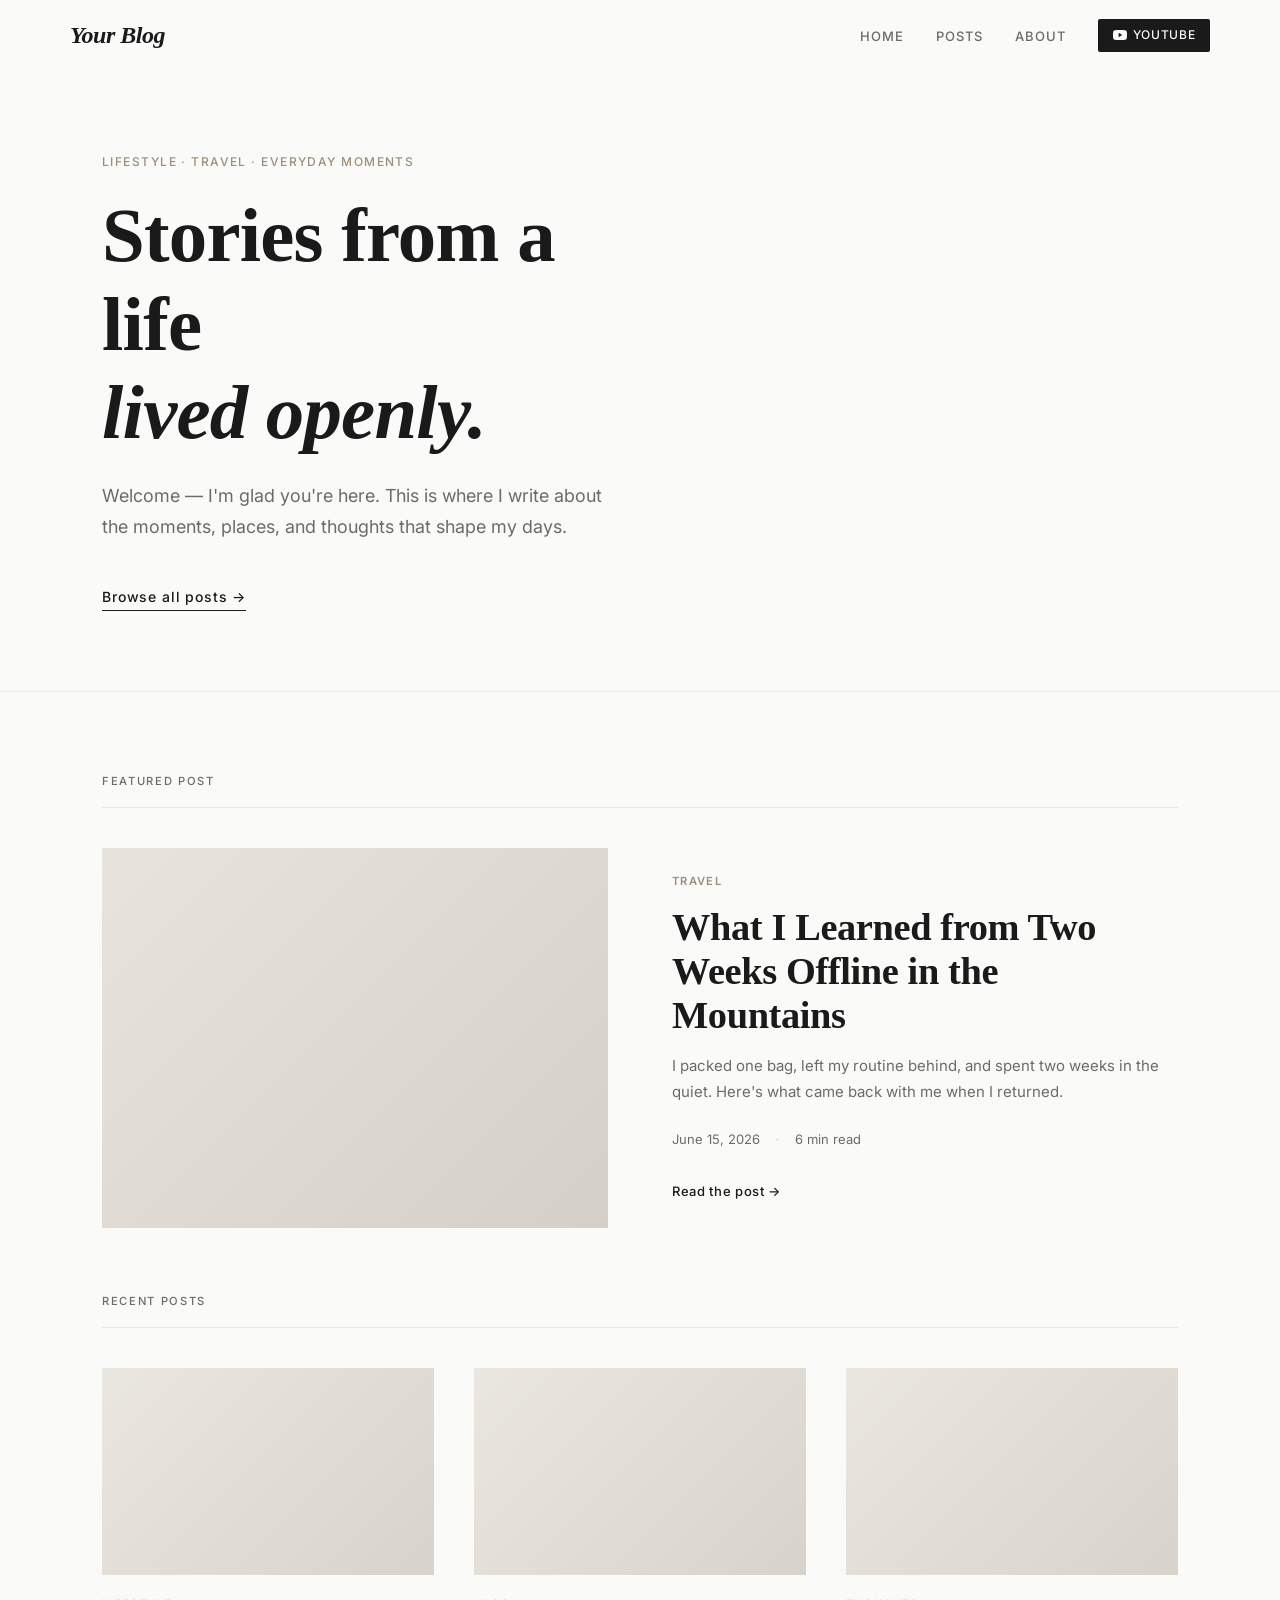
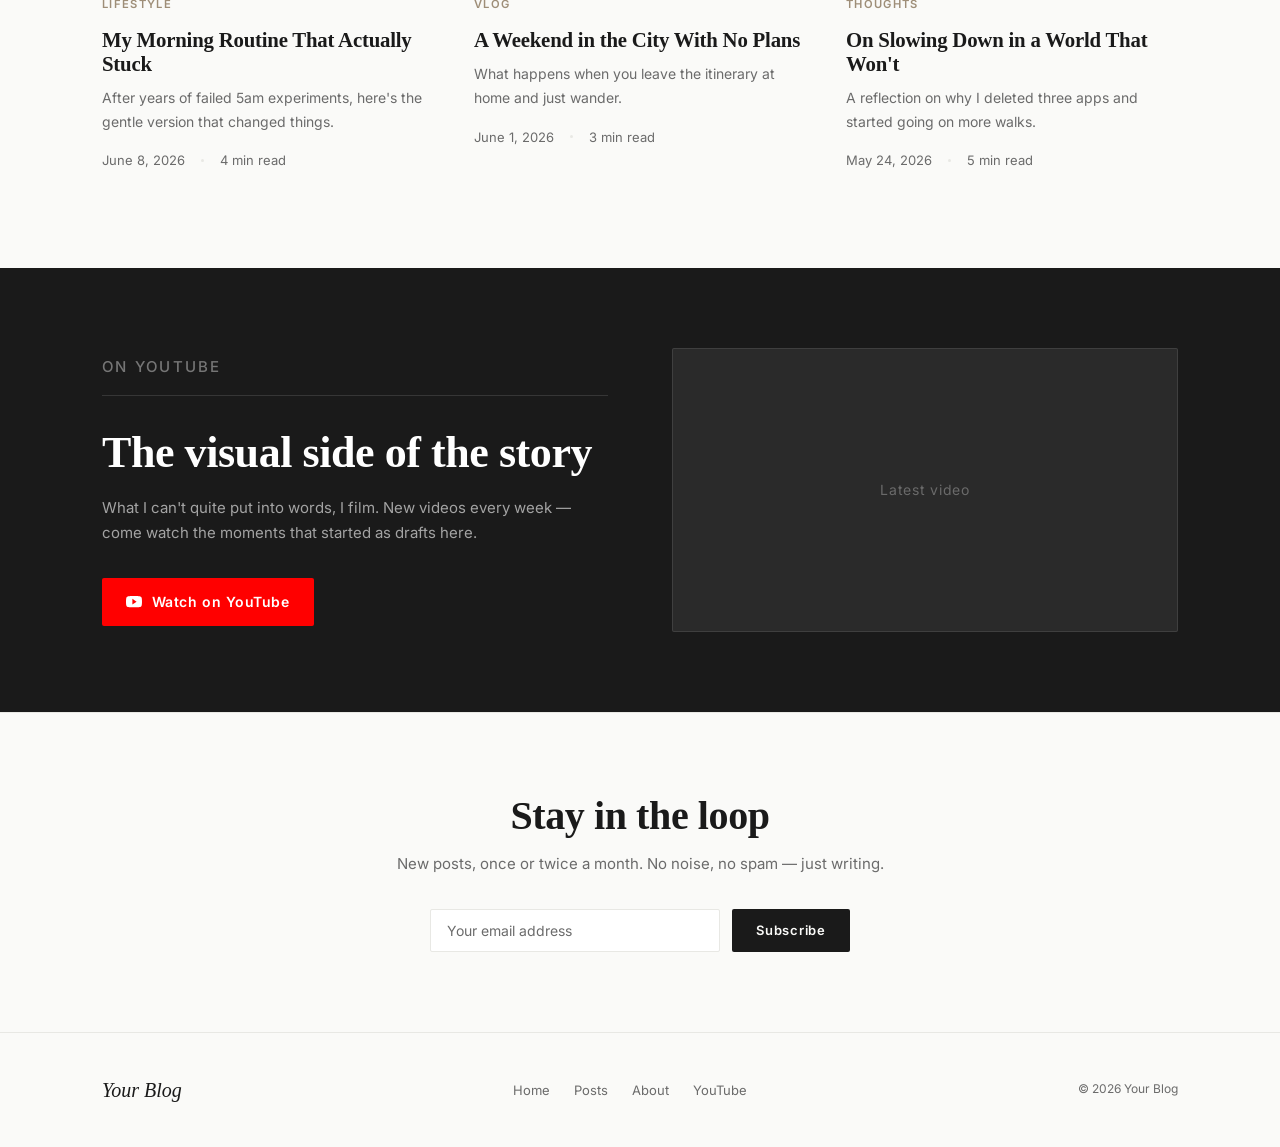
==== index.html @ deadf973 "move files to root" ====
<!DOCTYPE html>
<html lang="en">
<head>
  <meta charset="UTF-8" />
  <meta name="viewport" content="width=device-width, initial-scale=1.0" />
  <title>Your Blog Name — Lifestyle & Vlog</title>
  <meta name="description" content="A lifestyle and vlog blog sharing everyday moments, travel, and life." />

  <!-- Fonts -->
  <link rel="preconnect" href="https://fonts.googleapis.com" />
  <link rel="preconnect" href="https://fonts.gstatic.com" crossorigin />
  <link href="https://fonts.googleapis.com/css2?family=Cormorant+Garant:ital,wght@0,400;0,500;0,600;1,400;1,600&family=Inter:wght@400;500;600&display=swap" rel="stylesheet" />

  <link rel="stylesheet" href="css/style.css" />

  <style>
    .fade-in { opacity: 0; transform: translateY(18px); transition: opacity 0.6s ease, transform 0.6s ease; }
    .fade-in.visible { opacity: 1; transform: none; }
  </style>
</head>
<body>

<!-- NAV -->
<nav class="nav" role="navigation" aria-label="Main navigation">
  <div class="nav-inner">
    <a href="index.html" class="nav-logo">Your Blog</a>
    <ul class="nav-links" role="list">
      <li><a href="index.html">Home</a></li>
      <li><a href="archive.html">Posts</a></li>
      <li><a href="about.html">About</a></li>
      <li>
        <a href="https://youtube.com/@yourchannel" class="yt-link" target="_blank" rel="noopener">
          <svg width="14" height="10" viewBox="0 0 14 10" fill="none" xmlns="http://www.w3.org/2000/svg" aria-hidden="true">
            <path d="M13.7 1.56A1.75 1.75 0 0 0 12.47.33C11.37 0 7 0 7 0S2.63 0 1.53.33A1.75 1.75 0 0 0 .3 1.56C0 2.66 0 5 0 5s0 2.34.3 3.44a1.75 1.75 0 0 0 1.23 1.23C2.63 10 7 10 7 10s4.37 0 5.47-.33a1.75 1.75 0 0 0 1.23-1.23C14 7.34 14 5 14 5s0-2.34-.3-3.44z" fill="currentColor"/>
            <path d="M5.6 7.14L9.24 5 5.6 2.86v4.28z" fill="#1A1A1A"/>
          </svg>
          YouTube
        </a>
      </li>
    </ul>
    <button class="nav-toggle" aria-label="Toggle menu" aria-expanded="false">
      <svg width="22" height="16" viewBox="0 0 22 16" fill="none" xmlns="http://www.w3.org/2000/svg">
        <line x1="0" y1="1" x2="22" y2="1" stroke="currentColor" stroke-width="1.5"/>
        <line x1="0" y1="8" x2="22" y2="8" stroke="currentColor" stroke-width="1.5"/>
        <line x1="0" y1="15" x2="22" y2="15" stroke="currentColor" stroke-width="1.5"/>
      </svg>
    </button>
  </div>
</nav>

<!-- HERO -->
<section class="hero">
  <div class="container">
    <p class="hero-eyebrow">Lifestyle · Travel · Everyday Moments</p>
    <h1>Stories from a life<br><em>lived openly.</em></h1>
    <p class="hero-sub">Welcome — I'm glad you're here. This is where I write about the moments, places, and thoughts that shape my days.</p>
    <a href="archive.html" class="hero-cta">Browse all posts &rarr;</a>
  </div>
</section>

<!-- FEATURED POST -->
<section class="featured-section">
  <div class="container">
    <p class="section-label">Featured Post</p>
    <article class="featured-post fade-in">
      <div class="featured-image">
        <!-- Replace src with your image. Example: <img src="images/post1.jpg" alt="Morning walk" /> -->
        <div class="featured-placeholder"></div>
      </div>
      <div class="featured-content">
        <p class="post-category">Travel</p>
        <h2><a href="posts/post-template.html">What I Learned from Two Weeks Offline in the Mountains</a></h2>
        <p class="post-excerpt">I packed one bag, left my routine behind, and spent two weeks in the quiet. Here's what came back with me when I returned.</p>
        <div class="post-meta">
          <span>June 15, 2026</span>
          <span class="dot"></span>
          <span>6 min read</span>
        </div>
        <br/>
        <a href="posts/post-template.html" class="read-more">Read the post &rarr;</a>
      </div>
    </article>
  </div>
</section>

<!-- POST GRID -->
<section class="posts-section">
  <div class="container">
    <p class="section-label">Recent Posts</p>
    <div class="post-grid">

      <article class="post-card fade-in">
        <div class="post-card-image">
          <div class="post-card-placeholder"></div>
        </div>
        <p class="post-category">Lifestyle</p>
        <h3><a href="posts/post-template.html">My Morning Routine That Actually Stuck</a></h3>
        <p class="post-excerpt">After years of failed 5am experiments, here's the gentle version that changed things.</p>
        <div class="post-meta">
          <span>June 8, 2026</span>
          <span class="dot"></span>
          <span>4 min read</span>
        </div>
      </article>

      <article class="post-card fade-in">
        <div class="post-card-image">
          <div class="post-card-placeholder"></div>
        </div>
        <p class="post-category">Vlog</p>
        <h3><a href="posts/post-template.html">A Weekend in the City With No Plans</a></h3>
        <p class="post-excerpt">What happens when you leave the itinerary at home and just wander.</p>
        <div class="post-meta">
          <span>June 1, 2026</span>
          <span class="dot"></span>
          <span>3 min read</span>
        </div>
      </article>

      <article class="post-card fade-in">
        <div class="post-card-image">
          <div class="post-card-placeholder"></div>
        </div>
        <p class="post-category">Thoughts</p>
        <h3><a href="posts/post-template.html">On Slowing Down in a World That Won't</a></h3>
        <p class="post-excerpt">A reflection on why I deleted three apps and started going on more walks.</p>
        <div class="post-meta">
          <span>May 24, 2026</span>
          <span class="dot"></span>
          <span>5 min read</span>
        </div>
      </article>

    </div>
  </div>
</section>

<!-- YOUTUBE SECTION -->
<section class="yt-section">
  <div class="container">
    <div class="yt-inner">
      <div class="yt-text fade-in">
        <p class="section-label">On YouTube</p>
        <h2>The visual side of the story</h2>
        <p>What I can't quite put into words, I film. New videos every week — come watch the moments that started as drafts here.</p>
        <a href="https://youtube.com/@yourchannel" class="yt-btn" target="_blank" rel="noopener">
          <svg width="16" height="12" viewBox="0 0 16 12" fill="none" xmlns="http://www.w3.org/2000/svg" aria-hidden="true">
            <path d="M15.66 1.87A2 2 0 0 0 14.26.47C13 .12 8 .12 8 .12S3 .12 1.74.47A2 2 0 0 0 .34 1.87C0 3.13 0 5.71 0 5.71s0 2.58.34 3.84A2 2 0 0 0 1.74 11c1.26.35 6.26.35 6.26.35s5 0 6.26-.35a2 2 0 0 0 1.4-1.45C16 8.29 16 5.71 16 5.71s0-2.58-.34-3.84z" fill="white"/>
            <path d="M6.4 8.57L10.56 5.71 6.4 2.86v5.71z" fill="red"/>
          </svg>
          Watch on YouTube
        </a>
      </div>
      <div class="yt-preview fade-in">
        <!-- You can embed a YouTube video here:
        <iframe width="100%" height="100%" src="https://www.youtube.com/embed/VIDEO_ID" frameborder="0" allowfullscreen style="border-radius:2px;"></iframe>
        -->
        <span>Latest video</span>
      </div>
    </div>
  </div>
</section>

<!-- NEWSLETTER -->
<section class="newsletter-section">
  <div class="container">
    <h2>Stay in the loop</h2>
    <p>New posts, once or twice a month. No noise, no spam — just writing.</p>
    <form class="newsletter-form" novalidate>
      <input type="email" placeholder="Your email address" required aria-label="Email address" />
      <button type="submit">Subscribe</button>
    </form>
  </div>
</section>

<!-- FOOTER -->
<footer>
  <div class="container">
    <div class="footer-inner">
      <span class="footer-logo">Your Blog</span>
      <ul class="footer-links" role="list">
        <li><a href="index.html">Home</a></li>
        <li><a href="archive.html">Posts</a></li>
        <li><a href="about.html">About</a></li>
        <li><a href="https://youtube.com/@yourchannel" target="_blank" rel="noopener">YouTube</a></li>
      </ul>
      <span class="footer-copy">&copy; 2026 Your Blog</span>
    </div>
  </div>
</footer>

<script src="js/main.js"></script>
</body>
</html>
---- css/style.css ----
/* === TOKENS === */
:root {
  --bg: #FAFAF8;
  --text: #1A1A1A;
  --text-muted: #6B6B6B;
  --accent: #C8B89A;
  --accent-dark: #9E8E78;
  --divider: #E8E8E4;
  --white: #FFFFFF;

  --font-display: 'Cormorant Garant', Georgia, serif;
  --font-body: 'Inter', system-ui, sans-serif;

  --nav-height: 72px;
  --max-width: 1140px;
  --reading-width: 700px;
}

/* === RESET & BASE === */
*, *::before, *::after { box-sizing: border-box; margin: 0; padding: 0; }

html { scroll-behavior: smooth; }

body {
  background: var(--bg);
  color: var(--text);
  font-family: var(--font-body);
  font-size: 16px;
  line-height: 1.7;
  -webkit-font-smoothing: antialiased;
}

img { max-width: 100%; display: block; }
a { color: inherit; text-decoration: none; }
ul { list-style: none; }

/* === TYPOGRAPHY === */
h1, h2, h3, h4 {
  font-family: var(--font-display);
  font-weight: 600;
  line-height: 1.15;
  letter-spacing: -0.01em;
}

/* === NAV === */
.nav {
  position: fixed;
  top: 0; left: 0; right: 0;
  z-index: 100;
  height: var(--nav-height);
  display: flex;
  align-items: center;
  padding: 0 2rem;
  background: var(--bg);
  border-bottom: 1px solid transparent;
  transition: border-color 0.3s, box-shadow 0.3s, height 0.3s;
}

.nav.scrolled {
  height: 56px;
  border-color: var(--divider);
  box-shadow: 0 1px 12px rgba(0,0,0,0.05);
}

.nav-inner {
  max-width: var(--max-width);
  width: 100%;
  margin: 0 auto;
  display: flex;
  align-items: center;
  justify-content: space-between;
}

.nav-logo {
  font-family: var(--font-display);
  font-size: 1.5rem;
  font-style: italic;
  font-weight: 600;
  letter-spacing: -0.02em;
  transition: opacity 0.2s;
}
.nav-logo:hover { opacity: 0.7; }

.nav-links {
  display: flex;
  align-items: center;
  gap: 2rem;
}

.nav-links a {
  font-size: 0.8125rem;
  font-weight: 500;
  letter-spacing: 0.08em;
  text-transform: uppercase;
  color: var(--text-muted);
  transition: color 0.2s;
}
.nav-links a:hover { color: var(--text); }

.nav-links .yt-link {
  display: flex;
  align-items: center;
  gap: 0.375rem;
  color: var(--text);
  background: var(--text);
  color: var(--bg);
  padding: 0.4rem 0.9rem;
  border-radius: 2px;
  font-size: 0.75rem;
  letter-spacing: 0.06em;
  transition: opacity 0.2s;
}
.nav-links .yt-link:hover { opacity: 0.8; }

.nav-toggle {
  display: none;
  background: none;
  border: none;
  cursor: pointer;
  padding: 0.25rem;
  color: var(--text);
}

/* === LAYOUT === */
.container {
  max-width: var(--max-width);
  margin: 0 auto;
  padding: 0 2rem;
}

.page-top {
  padding-top: calc(var(--nav-height) + 4rem);
}

/* === HOME HERO === */
.hero {
  padding-top: calc(var(--nav-height) + 5rem);
  padding-bottom: 5rem;
  border-bottom: 1px solid var(--divider);
}

.hero-eyebrow {
  font-size: 0.75rem;
  letter-spacing: 0.12em;
  text-transform: uppercase;
  color: var(--accent-dark);
  font-weight: 500;
  margin-bottom: 1.25rem;
}

.hero h1 {
  font-size: clamp(2.8rem, 6vw, 5rem);
  max-width: 14ch;
  margin-bottom: 1.5rem;
}

.hero-sub {
  font-size: 1.125rem;
  color: var(--text-muted);
  max-width: 48ch;
  margin-bottom: 2.5rem;
}

.hero-cta {
  display: inline-flex;
  align-items: center;
  gap: 0.5rem;
  font-size: 0.875rem;
  font-weight: 500;
  letter-spacing: 0.06em;
  border-bottom: 1.5px solid var(--text);
  padding-bottom: 2px;
  transition: gap 0.2s;
}
.hero-cta:hover { gap: 0.75rem; }

/* === SECTION LABEL === */
.section-label {
  font-size: 0.7rem;
  letter-spacing: 0.15em;
  text-transform: uppercase;
  color: var(--text-muted);
  font-weight: 500;
  font-family: var(--font-body);
  padding-bottom: 1rem;
  border-bottom: 1px solid var(--divider);
  margin-bottom: 2.5rem;
}

/* === FEATURED POST === */
.featured-section { padding: 5rem 0 4rem; }

.featured-post {
  display: grid;
  grid-template-columns: 1fr 1fr;
  gap: 4rem;
  align-items: center;
}

.featured-image {
  aspect-ratio: 4/3;
  background: var(--divider);
  overflow: hidden;
  position: relative;
}

.featured-image img {
  width: 100%; height: 100%;
  object-fit: cover;
  transition: transform 0.5s ease;
}
.featured-post:hover .featured-image img { transform: scale(1.02); }

.featured-placeholder {
  width: 100%; height: 100%;
  background: linear-gradient(135deg, #E8E4DC 0%, #D4CFC7 100%);
  display: flex;
  align-items: center;
  justify-content: center;
}

.post-category {
  font-size: 0.7rem;
  letter-spacing: 0.12em;
  text-transform: uppercase;
  color: var(--accent-dark);
  font-weight: 600;
  margin-bottom: 0.875rem;
}

.featured-content h2 {
  font-size: clamp(1.8rem, 3vw, 2.5rem);
  margin-bottom: 1rem;
  transition: opacity 0.2s;
}
.featured-content h2 a:hover { opacity: 0.7; }

.post-excerpt {
  color: var(--text-muted);
  margin-bottom: 1.5rem;
  font-size: 0.9375rem;
}

.post-meta {
  display: flex;
  align-items: center;
  gap: 1rem;
  font-size: 0.8125rem;
  color: var(--text-muted);
}

.post-meta .dot {
  width: 3px; height: 3px;
  border-radius: 50%;
  background: var(--divider);
}

.read-more {
  display: inline-flex;
  align-items: center;
  gap: 0.4rem;
  font-size: 0.8125rem;
  font-weight: 500;
  letter-spacing: 0.05em;
  color: var(--text);
  transition: gap 0.2s;
}
.read-more:hover { gap: 0.65rem; }

/* === POST GRID === */
.posts-section { padding: 0 0 6rem; }

.post-grid {
  display: grid;
  grid-template-columns: repeat(auto-fill, minmax(300px, 1fr));
  gap: 3rem 2.5rem;
}

.post-card {}

.post-card-image {
  aspect-ratio: 16/10;
  overflow: hidden;
  margin-bottom: 1.25rem;
  background: var(--divider);
}

.post-card-image img {
  width: 100%; height: 100%;
  object-fit: cover;
  transition: transform 0.4s ease;
}
.post-card:hover .post-card-image img { transform: scale(1.03); }

.post-card-placeholder {
  width: 100%; height: 100%;
  background: linear-gradient(135deg, #EAE7E0 0%, #D8D3CA 100%);
}

.post-card h3 {
  font-size: 1.3rem;
  margin-bottom: 0.6rem;
  transition: opacity 0.2s;
}
.post-card h3 a:hover { opacity: 0.65; }

.post-card .post-excerpt {
  font-size: 0.875rem;
  margin-bottom: 1rem;
}

/* === YOUTUBE SECTION === */
.yt-section {
  background: var(--text);
  color: var(--white);
  padding: 5rem 0;
}

.yt-section .section-label {
  color: rgba(255,255,255,0.4);
  border-color: rgba(255,255,255,0.12);
}

.yt-inner {
  display: grid;
  grid-template-columns: 1fr 1fr;
  gap: 4rem;
  align-items: center;
}

.yt-text h2 {
  font-size: clamp(1.8rem, 3.5vw, 2.75rem);
  color: var(--white);
  margin-bottom: 1rem;
}

.yt-text p {
  color: rgba(255,255,255,0.6);
  margin-bottom: 2rem;
  font-size: 0.9375rem;
}

.yt-btn {
  display: inline-flex;
  align-items: center;
  gap: 0.6rem;
  background: #FF0000;
  color: white;
  padding: 0.75rem 1.5rem;
  font-size: 0.875rem;
  font-weight: 600;
  letter-spacing: 0.04em;
  border-radius: 2px;
  transition: opacity 0.2s, transform 0.2s;
}
.yt-btn:hover { opacity: 0.9; transform: translateY(-1px); }

.yt-preview {
  aspect-ratio: 16/9;
  background: rgba(255,255,255,0.07);
  display: flex;
  align-items: center;
  justify-content: center;
  border-radius: 2px;
  font-size: 0.875rem;
  color: rgba(255,255,255,0.3);
  letter-spacing: 0.05em;
  border: 1px solid rgba(255,255,255,0.1);
}

/* === NEWSLETTER === */
.newsletter-section {
  padding: 5rem 0;
  border-top: 1px solid var(--divider);
  text-align: center;
}

.newsletter-section h2 {
  font-size: clamp(1.75rem, 3.5vw, 2.5rem);
  margin-bottom: 0.75rem;
}

.newsletter-section p {
  color: var(--text-muted);
  margin-bottom: 2rem;
  font-size: 0.9375rem;
}

.newsletter-form {
  display: flex;
  gap: 0.75rem;
  max-width: 420px;
  margin: 0 auto;
}

.newsletter-form input {
  flex: 1;
  padding: 0.75rem 1rem;
  border: 1px solid var(--divider);
  background: var(--white);
  font-family: var(--font-body);
  font-size: 0.875rem;
  color: var(--text);
  border-radius: 2px;
  outline: none;
  transition: border-color 0.2s;
}
.newsletter-form input:focus { border-color: var(--accent); }
.newsletter-form input::placeholder { color: var(--text-muted); }

.newsletter-form button {
  padding: 0.75rem 1.5rem;
  background: var(--text);
  color: var(--bg);
  border: none;
  font-family: var(--font-body);
  font-size: 0.8125rem;
  font-weight: 600;
  letter-spacing: 0.06em;
  cursor: pointer;
  border-radius: 2px;
  transition: opacity 0.2s;
  white-space: nowrap;
}
.newsletter-form button:hover { opacity: 0.8; }

/* === FOOTER === */
footer {
  border-top: 1px solid var(--divider);
  padding: 2.5rem 0;
}

.footer-inner {
  display: flex;
  align-items: center;
  justify-content: space-between;
  flex-wrap: wrap;
  gap: 1rem;
}

.footer-logo {
  font-family: var(--font-display);
  font-style: italic;
  font-size: 1.25rem;
}

.footer-links {
  display: flex;
  gap: 1.5rem;
}

.footer-links a {
  font-size: 0.8125rem;
  color: var(--text-muted);
  transition: color 0.2s;
}
.footer-links a:hover { color: var(--text); }

.footer-copy {
  font-size: 0.75rem;
  color: var(--text-muted);
}

/* === POST PAGE === */
.post-hero {
  padding-top: calc(var(--nav-height) + 4rem);
  padding-bottom: 3rem;
  border-bottom: 1px solid var(--divider);
  max-width: var(--reading-width);
}

.post-hero .post-category { margin-bottom: 1rem; }

.post-hero h1 {
  font-size: clamp(2rem, 5vw, 3.5rem);
  margin-bottom: 1.25rem;
}

.post-hero .post-excerpt {
  font-size: 1.125rem;
  color: var(--text-muted);
  margin-bottom: 1.5rem;
}

.post-body {
  max-width: var(--reading-width);
  padding: 3.5rem 0 5rem;
}

.post-body p {
  margin-bottom: 1.5rem;
  font-size: 1.0625rem;
  color: #2A2A2A;
}

.post-body h2 {
  font-size: 1.75rem;
  margin: 2.5rem 0 1rem;
}

.post-body h3 {
  font-size: 1.3rem;
  margin: 2rem 0 0.75rem;
}

.post-body img {
  width: 100%;
  margin: 2rem 0;
}

.post-body blockquote {
  border-left: 2px solid var(--accent);
  padding: 1rem 0 1rem 1.5rem;
  margin: 2rem 0;
  font-family: var(--font-display);
  font-size: 1.25rem;
  font-style: italic;
  color: var(--text-muted);
}

/* === ABOUT PAGE === */
.about-grid {
  display: grid;
  grid-template-columns: 1fr 1.5fr;
  gap: 5rem;
  align-items: start;
  padding-bottom: 6rem;
}

.about-photo {
  aspect-ratio: 3/4;
  background: var(--divider);
  overflow: hidden;
  position: sticky;
  top: calc(var(--nav-height) + 2rem);
}

.about-photo-placeholder {
  width: 100%; height: 100%;
  background: linear-gradient(160deg, #E2DDD6 0%, #CBC4BA 100%);
}

.about-content h1 {
  font-size: clamp(2rem, 4vw, 3.25rem);
  margin-bottom: 1.5rem;
}

.about-content p {
  color: #2A2A2A;
  margin-bottom: 1.25rem;
  font-size: 1.0625rem;
}

/* === ARCHIVE PAGE === */
.archive-list { padding-bottom: 5rem; }

.archive-item {
  display: grid;
  grid-template-columns: 6rem 1fr auto;
  gap: 1.5rem;
  align-items: baseline;
  padding: 1.5rem 0;
  border-bottom: 1px solid var(--divider);
  transition: opacity 0.2s;
}
.archive-item:hover { opacity: 0.7; }

.archive-date {
  font-size: 0.8125rem;
  color: var(--text-muted);
  font-variant-numeric: tabular-nums;
}

.archive-title {
  font-family: var(--font-display);
  font-size: 1.2rem;
}

.archive-cat {
  font-size: 0.7rem;
  letter-spacing: 0.1em;
  text-transform: uppercase;
  color: var(--accent-dark);
}

/* === MOBILE === */
@media (max-width: 768px) {
  .nav-links { display: none; }
  .nav-links.open {
    display: flex;
    flex-direction: column;
    position: fixed;
    inset: var(--nav-height) 0 0 0;
    background: var(--bg);
    align-items: center;
    justify-content: center;
    gap: 2.5rem;
    z-index: 99;
  }
  .nav-links.open a { font-size: 1rem; }
  .nav-toggle { display: block; }

  .featured-post,
  .yt-inner,
  .about-grid { grid-template-columns: 1fr; gap: 2rem; }

  .about-photo { position: static; aspect-ratio: 1/1; }

  .archive-item { grid-template-columns: 1fr; gap: 0.25rem; }
  .archive-cat { display: none; }

  .newsletter-form { flex-direction: column; }
  .newsletter-form input, .newsletter-form button { width: 100%; }

  .footer-inner { flex-direction: column; text-align: center; }
  .footer-links { flex-wrap: wrap; justify-content: center; }
}

/* === UTILITIES === */
.sr-only { position: absolute; width: 1px; height: 1px; overflow: hidden; clip: rect(0,0,0,0); }
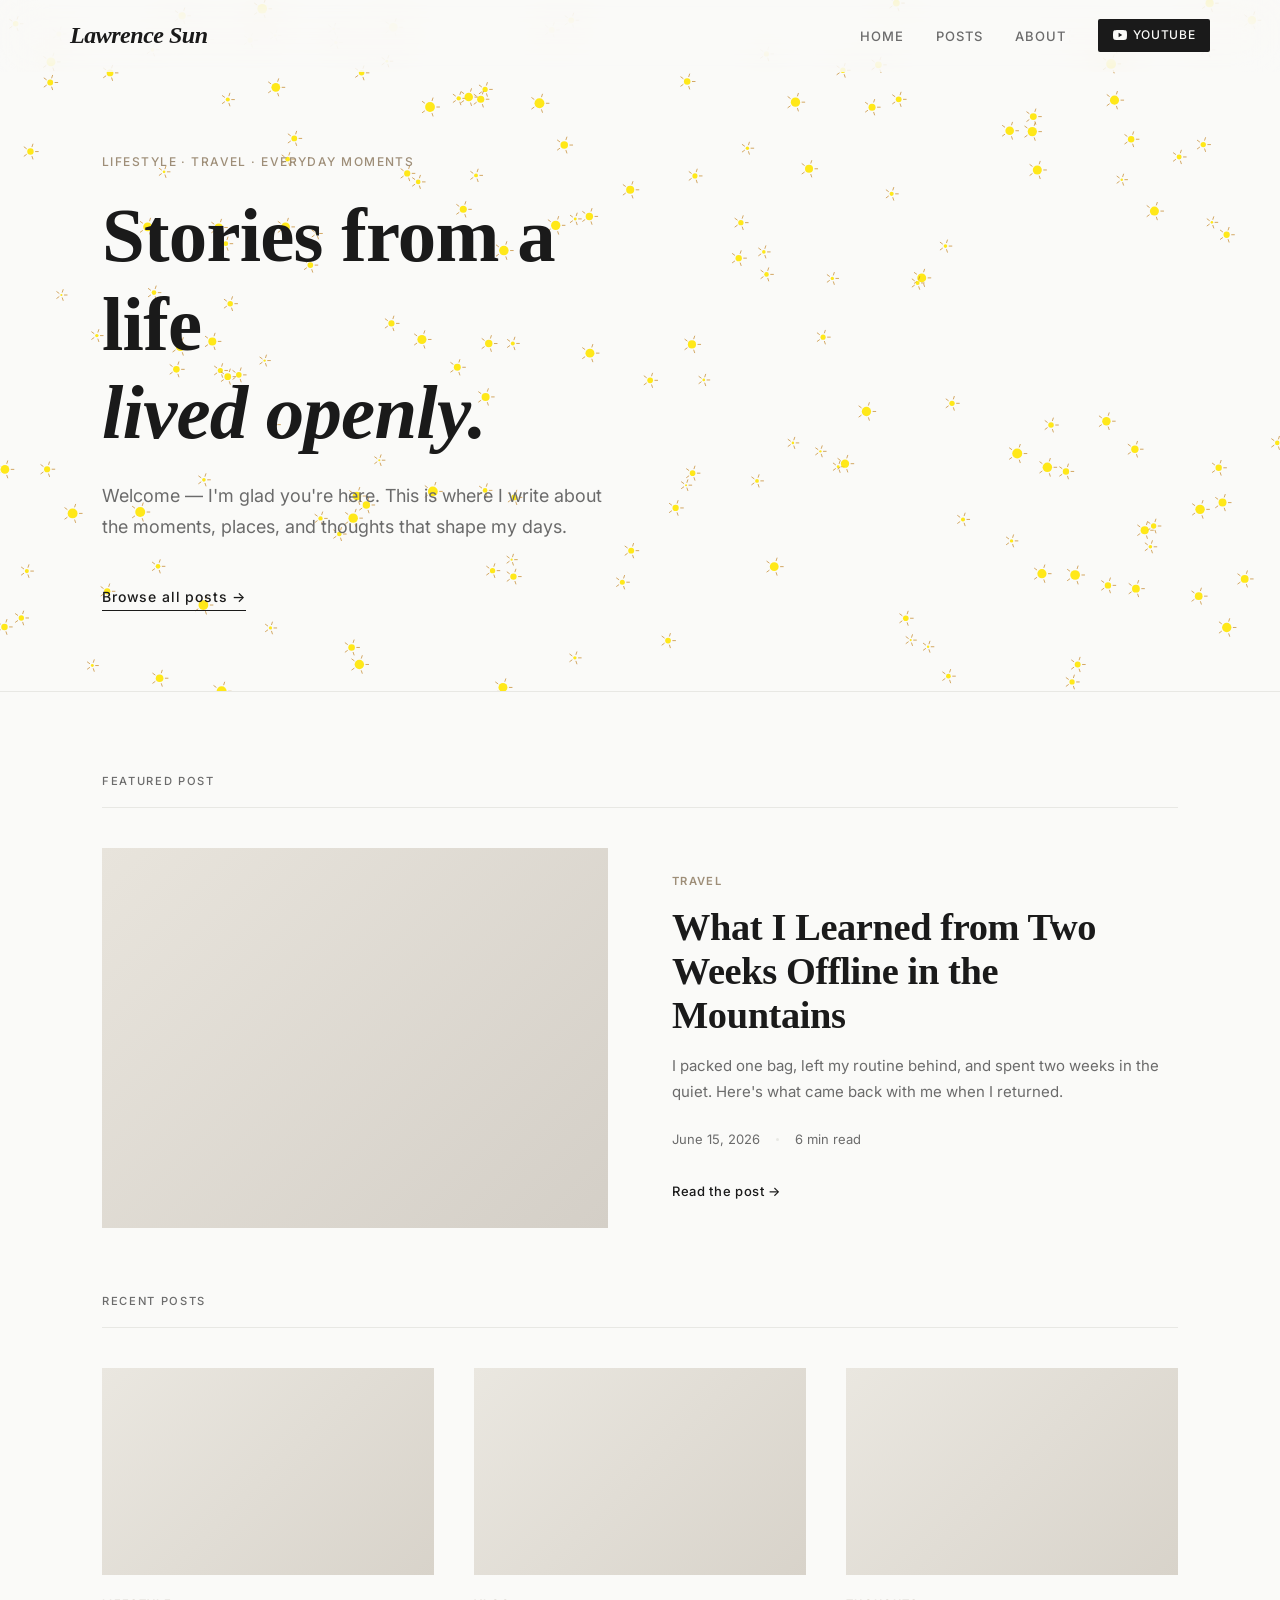
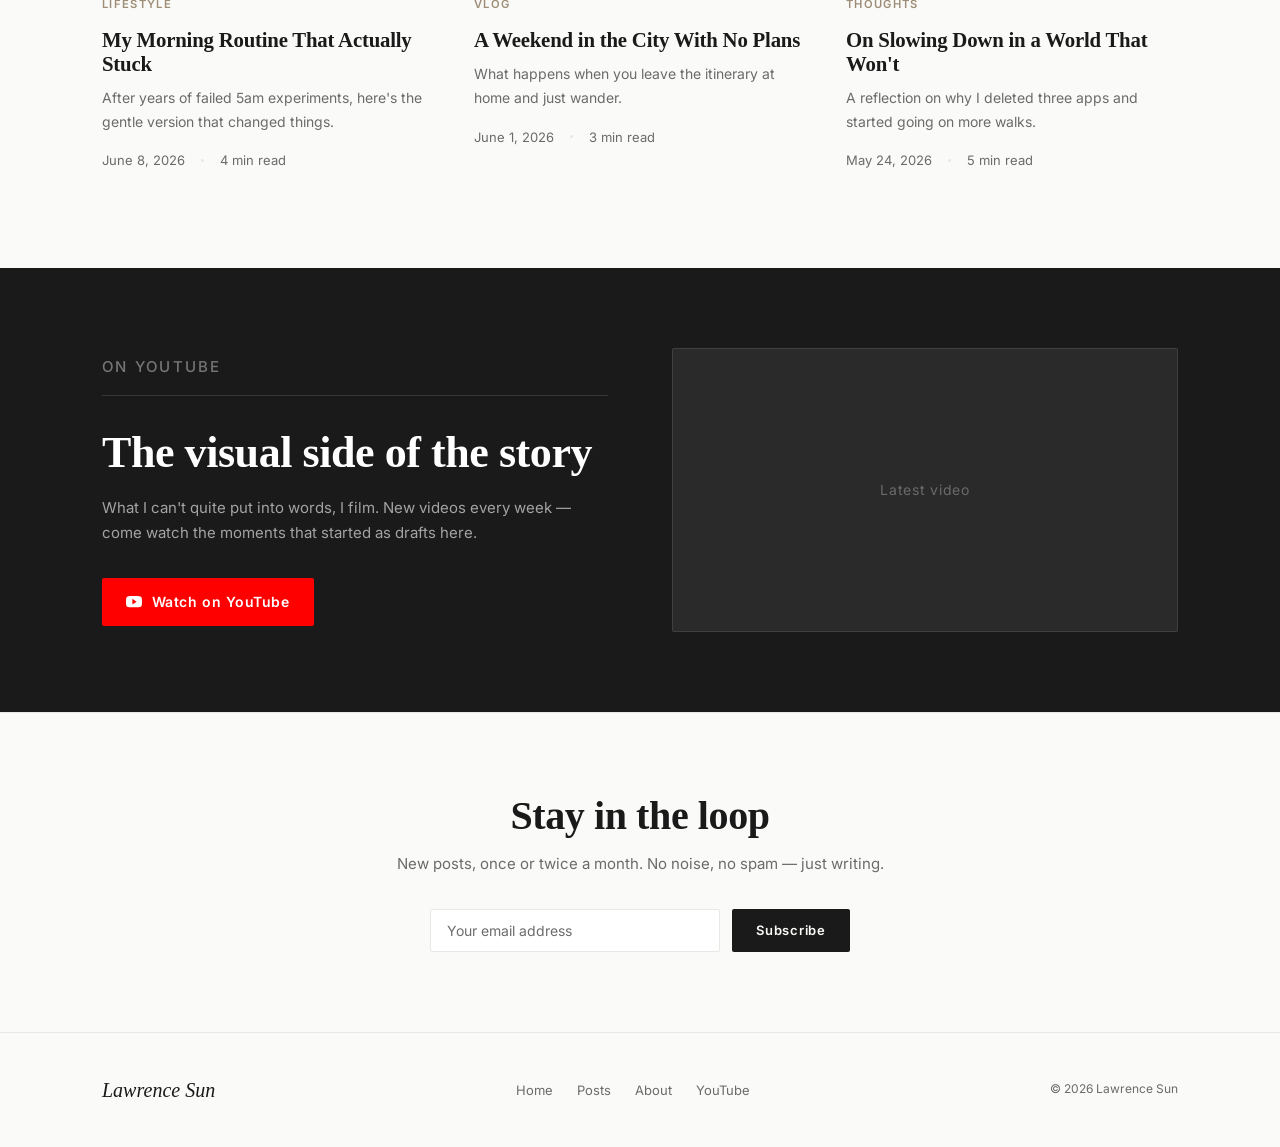
==== commit d24cd090: "Added suns to top of home page" ====
--- a/index.html
+++ b/index.html
@@ -3,7 +3,7 @@
 <head>
   <meta charset="UTF-8" />
   <meta name="viewport" content="width=device-width, initial-scale=1.0" />
-  <title>Your Blog Name — Lifestyle & Vlog</title>
+  <title>Lawrence Sun — Lifestyle & Vlog</title>
   <meta name="description" content="A lifestyle and vlog blog sharing everyday moments, travel, and life." />
 
   <!-- Fonts -->
@@ -23,7 +23,7 @@
 <!-- NAV -->
 <nav class="nav" role="navigation" aria-label="Main navigation">
   <div class="nav-inner">
-    <a href="index.html" class="nav-logo">Your Blog</a>
+    <a href="index.html" class="nav-logo">Lawrence Sun</a>
     <ul class="nav-links" role="list">
       <li><a href="index.html">Home</a></li>
       <li><a href="archive.html">Posts</a></li>
@@ -50,6 +50,7 @@
 
 <!-- HERO -->
 <section class="hero">
+  <canvas id="particles"></canvas>
   <div class="container">
     <p class="hero-eyebrow">Lifestyle · Travel · Everyday Moments</p>
     <h1>Stories from a life<br><em>lived openly.</em></h1>
@@ -177,14 +178,14 @@
 <footer>
   <div class="container">
     <div class="footer-inner">
-      <span class="footer-logo">Your Blog</span>
+      <span class="footer-logo">Lawrence Sun</span>
       <ul class="footer-links" role="list">
         <li><a href="index.html">Home</a></li>
         <li><a href="archive.html">Posts</a></li>
         <li><a href="about.html">About</a></li>
         <li><a href="https://youtube.com/@yourchannel" target="_blank" rel="noopener">YouTube</a></li>
       </ul>
-      <span class="footer-copy">&copy; 2026 Your Blog</span>
+      <span class="footer-copy">&copy; 2026 Lawrence Sun</span>
     </div>
   </div>
 </footer>
--- a/css/style.css
+++ b/css/style.css
@@ -51,8 +51,10 @@
   display: flex;
   align-items: center;
   padding: 0 2rem;
-  background: var(--bg);
+  background: rgba(250, 250, 248, 0.7);
+  backdrop-filter: blur(20px);
   border-bottom: 1px solid transparent;
+  -webkit-backdrop-filter: blur(16px);
   transition: border-color 0.3s, box-shadow 0.3s, height 0.3s;
 }
 
@@ -173,6 +175,16 @@
   transition: gap 0.2s;
 }
 .hero-cta:hover { gap: 0.75rem; }
+
+.hero {position: relative;}
+#particles {
+  position: absolute;
+  top: 0;
+  left: 0;
+  width: 100%;
+  height: 100%;
+  z-index: -1;
+}
 
 /* === SECTION LABEL === */
 .section-label {
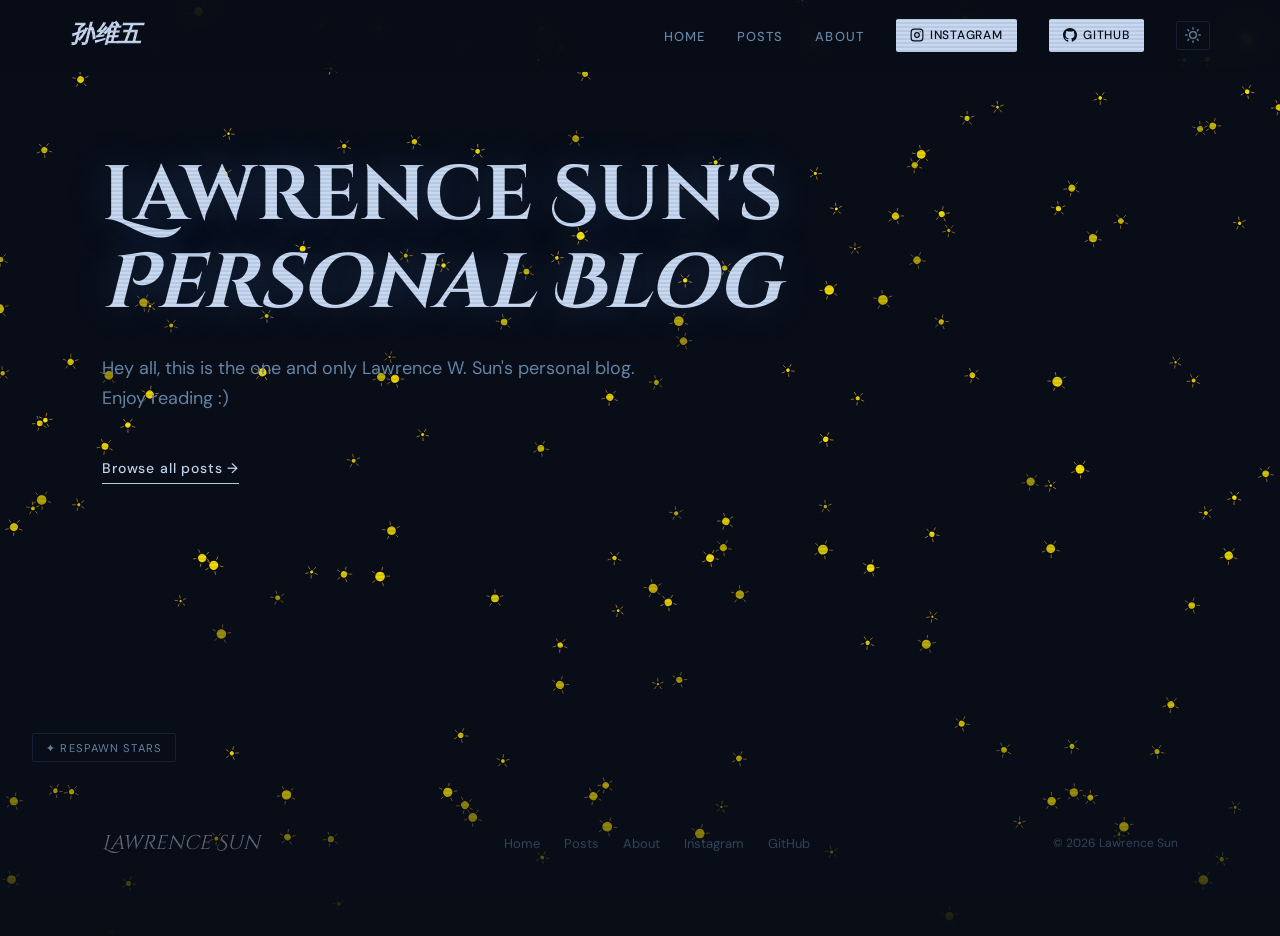
==== commit f92d3bff: "I did a lot" ====
--- a/index.html
+++ b/index.html
@@ -9,7 +9,7 @@
   <!-- Fonts -->
   <link rel="preconnect" href="https://fonts.googleapis.com" />
   <link rel="preconnect" href="https://fonts.gstatic.com" crossorigin />
-  <link href="https://fonts.googleapis.com/css2?family=Cormorant+Garant:ital,wght@0,400;0,500;0,600;1,400;1,600&family=Inter:wght@400;500;600&display=swap" rel="stylesheet" />
+  <link href="https://fonts.googleapis.com/css2?family=Cinzel+Decorative:wght@400;700&family=Cormorant+Garant:ital,wght@0,400;0,500;0,600;1,400;1,600&family=DM+Sans:wght@400;500;600&display=swap" rel="stylesheet" />
 
   <link rel="stylesheet" href="css/style.css" />
 
@@ -23,19 +23,39 @@
 <!-- NAV -->
 <nav class="nav" role="navigation" aria-label="Main navigation">
   <div class="nav-inner">
-    <a href="index.html" class="nav-logo">Lawrence Sun</a>
+    <a href="index.html" class="nav-logo">孙维五</a>
     <ul class="nav-links" role="list">
       <li><a href="index.html">Home</a></li>
       <li><a href="archive.html">Posts</a></li>
       <li><a href="about.html">About</a></li>
       <li>
-        <a href="https://youtube.com/@yourchannel" class="yt-link" target="_blank" rel="noopener">
-          <svg width="14" height="10" viewBox="0 0 14 10" fill="none" xmlns="http://www.w3.org/2000/svg" aria-hidden="true">
-            <path d="M13.7 1.56A1.75 1.75 0 0 0 12.47.33C11.37 0 7 0 7 0S2.63 0 1.53.33A1.75 1.75 0 0 0 .3 1.56C0 2.66 0 5 0 5s0 2.34.3 3.44a1.75 1.75 0 0 0 1.23 1.23C2.63 10 7 10 7 10s4.37 0 5.47-.33a1.75 1.75 0 0 0 1.23-1.23C14 7.34 14 5 14 5s0-2.34-.3-3.44z" fill="currentColor"/>
-            <path d="M5.6 7.14L9.24 5 5.6 2.86v4.28z" fill="#1A1A1A"/>
+        <a href="https://www.instagram.com/lori.proj/" class="ig-link" target="_blank" rel="noopener">
+          <svg width="14" height="14" viewBox="0 0 24 24" fill="none" stroke="currentColor" stroke-width="2" stroke-linecap="round" stroke-linejoin="round" aria-hidden="true">
+            <rect x="2" y="2" width="20" height="20" rx="5" ry="5"/>
+            <circle cx="12" cy="12" r="4"/>
+            <circle cx="17.5" cy="6.5" r="1" fill="currentColor" stroke="none"/>
           </svg>
-          YouTube
+          Instagram
         </a>
+      </li>
+      <li>
+        <a href="https://github.com/Fifthsol" class="gh-link" target="_blank" rel="noopener">
+          <svg width="14" height="14" viewBox="0 0 24 24" fill="currentColor" aria-hidden="true">
+            <path d="M12 0C5.37 0 0 5.37 0 12c0 5.31 3.435 9.795 8.205 11.385.6.105.825-.255.825-.57 0-.285-.015-1.23-.015-2.235-3.015.555-3.795-.735-4.035-1.41-.135-.345-.72-1.41-1.23-1.695-.42-.225-1.02-.78-.015-.795.945-.015 1.62.87 1.845 1.23 1.08 1.815 2.805 1.305 3.495.99.105-.78.42-1.305.765-1.605-2.67-.3-5.46-1.335-5.46-5.925 0-1.305.465-2.385 1.23-3.225-.12-.3-.54-1.53.12-3.18 0 0 1.005-.315 3.3 1.23.96-.27 1.98-.405 3-.405s2.04.135 3 .405c2.295-1.56 3.3-1.23 3.3-1.23.66 1.65.24 2.88.12 3.18.765.84 1.23 1.905 1.23 3.225 0 4.605-2.805 5.625-5.475 5.925.435.375.81 1.095.81 2.22 0 1.605-.015 2.895-.015 3.3 0 .315.225.69.825.57A12.02 12.02 0 0 0 24 12c0-6.63-5.37-12-12-12z"/>
+          </svg>
+          GitHub
+        </a>
+      </li>
+      <li>
+        <button class="theme-toggle" aria-label="Toggle light mode" id="theme-toggle">
+          <svg width="16" height="16" viewBox="0 0 24 24" fill="none" stroke="currentColor" stroke-width="2" stroke-linecap="round" stroke-linejoin="round">
+            <circle cx="12" cy="12" r="5"/>
+            <line x1="12" y1="1" x2="12" y2="3"/><line x1="12" y1="21" x2="12" y2="23"/>
+            <line x1="4.22" y1="4.22" x2="5.64" y2="5.64"/><line x1="18.36" y1="18.36" x2="19.78" y2="19.78"/>
+            <line x1="1" y1="12" x2="3" y2="12"/><line x1="21" y1="12" x2="23" y2="12"/>
+            <line x1="4.22" y1="19.78" x2="5.64" y2="18.36"/><line x1="18.36" y1="5.64" x2="19.78" y2="4.22"/>
+          </svg>
+        </button>
       </li>
     </ul>
     <button class="nav-toggle" aria-label="Toggle menu" aria-expanded="false">
@@ -52,127 +72,13 @@
 <section class="hero">
   <canvas id="particles"></canvas>
   <div class="container">
-    <p class="hero-eyebrow">Lifestyle · Travel · Everyday Moments</p>
-    <h1>Stories from a life<br><em>lived openly.</em></h1>
-    <p class="hero-sub">Welcome — I'm glad you're here. This is where I write about the moments, places, and thoughts that shape my days.</p>
+    <h1>Lawrence Sun's<br><em>Personal Blog</em></h1>
+    <p class="hero-sub">Hey all, this is the one and only Lawrence W. Sun's personal blog. Enjoy reading :)</p>
     <a href="archive.html" class="hero-cta">Browse all posts &rarr;</a>
   </div>
+  <button id="respawn-btn" aria-label="Respawn stars">✦ respawn stars</button>
 </section>
 
-<!-- FEATURED POST -->
-<section class="featured-section">
-  <div class="container">
-    <p class="section-label">Featured Post</p>
-    <article class="featured-post fade-in">
-      <div class="featured-image">
-        <!-- Replace src with your image. Example: <img src="images/post1.jpg" alt="Morning walk" /> -->
-        <div class="featured-placeholder"></div>
-      </div>
-      <div class="featured-content">
-        <p class="post-category">Travel</p>
-        <h2><a href="posts/post-template.html">What I Learned from Two Weeks Offline in the Mountains</a></h2>
-        <p class="post-excerpt">I packed one bag, left my routine behind, and spent two weeks in the quiet. Here's what came back with me when I returned.</p>
-        <div class="post-meta">
-          <span>June 15, 2026</span>
-          <span class="dot"></span>
-          <span>6 min read</span>
-        </div>
-        <br/>
-        <a href="posts/post-template.html" class="read-more">Read the post &rarr;</a>
-      </div>
-    </article>
-  </div>
-</section>
-
-<!-- POST GRID -->
-<section class="posts-section">
-  <div class="container">
-    <p class="section-label">Recent Posts</p>
-    <div class="post-grid">
-
-      <article class="post-card fade-in">
-        <div class="post-card-image">
-          <div class="post-card-placeholder"></div>
-        </div>
-        <p class="post-category">Lifestyle</p>
-        <h3><a href="posts/post-template.html">My Morning Routine That Actually Stuck</a></h3>
-        <p class="post-excerpt">After years of failed 5am experiments, here's the gentle version that changed things.</p>
-        <div class="post-meta">
-          <span>June 8, 2026</span>
-          <span class="dot"></span>
-          <span>4 min read</span>
-        </div>
-      </article>
-
-      <article class="post-card fade-in">
-        <div class="post-card-image">
-          <div class="post-card-placeholder"></div>
-        </div>
-        <p class="post-category">Vlog</p>
-        <h3><a href="posts/post-template.html">A Weekend in the City With No Plans</a></h3>
-        <p class="post-excerpt">What happens when you leave the itinerary at home and just wander.</p>
-        <div class="post-meta">
-          <span>June 1, 2026</span>
-          <span class="dot"></span>
-          <span>3 min read</span>
-        </div>
-      </article>
-
-      <article class="post-card fade-in">
-        <div class="post-card-image">
-          <div class="post-card-placeholder"></div>
-        </div>
-        <p class="post-category">Thoughts</p>
-        <h3><a href="posts/post-template.html">On Slowing Down in a World That Won't</a></h3>
-        <p class="post-excerpt">A reflection on why I deleted three apps and started going on more walks.</p>
-        <div class="post-meta">
-          <span>May 24, 2026</span>
-          <span class="dot"></span>
-          <span>5 min read</span>
-        </div>
-      </article>
-
-    </div>
-  </div>
-</section>
-
-<!-- YOUTUBE SECTION -->
-<section class="yt-section">
-  <div class="container">
-    <div class="yt-inner">
-      <div class="yt-text fade-in">
-        <p class="section-label">On YouTube</p>
-        <h2>The visual side of the story</h2>
-        <p>What I can't quite put into words, I film. New videos every week — come watch the moments that started as drafts here.</p>
-        <a href="https://youtube.com/@yourchannel" class="yt-btn" target="_blank" rel="noopener">
-          <svg width="16" height="12" viewBox="0 0 16 12" fill="none" xmlns="http://www.w3.org/2000/svg" aria-hidden="true">
-            <path d="M15.66 1.87A2 2 0 0 0 14.26.47C13 .12 8 .12 8 .12S3 .12 1.74.47A2 2 0 0 0 .34 1.87C0 3.13 0 5.71 0 5.71s0 2.58.34 3.84A2 2 0 0 0 1.74 11c1.26.35 6.26.35 6.26.35s5 0 6.26-.35a2 2 0 0 0 1.4-1.45C16 8.29 16 5.71 16 5.71s0-2.58-.34-3.84z" fill="white"/>
-            <path d="M6.4 8.57L10.56 5.71 6.4 2.86v5.71z" fill="red"/>
-          </svg>
-          Watch on YouTube
-        </a>
-      </div>
-      <div class="yt-preview fade-in">
-        <!-- You can embed a YouTube video here:
-        <iframe width="100%" height="100%" src="https://www.youtube.com/embed/VIDEO_ID" frameborder="0" allowfullscreen style="border-radius:2px;"></iframe>
-        -->
-        <span>Latest video</span>
-      </div>
-    </div>
-  </div>
-</section>
-
-<!-- NEWSLETTER -->
-<section class="newsletter-section">
-  <div class="container">
-    <h2>Stay in the loop</h2>
-    <p>New posts, once or twice a month. No noise, no spam — just writing.</p>
-    <form class="newsletter-form" novalidate>
-      <input type="email" placeholder="Your email address" required aria-label="Email address" />
-      <button type="submit">Subscribe</button>
-    </form>
-  </div>
-</section>
 
 <!-- FOOTER -->
 <footer>
@@ -183,7 +89,8 @@
         <li><a href="index.html">Home</a></li>
         <li><a href="archive.html">Posts</a></li>
         <li><a href="about.html">About</a></li>
-        <li><a href="https://youtube.com/@yourchannel" target="_blank" rel="noopener">YouTube</a></li>
+        <li><a href="https://www.instagram.com/lori.proj/" target="_blank" rel="noopener">Instagram</a></li>
+        <li><a href="https://github.com/Fifthsol" target="_blank" rel="noopener">GitHub</a></li>
       </ul>
       <span class="footer-copy">&copy; 2026 Lawrence Sun</span>
     </div>
--- a/css/style.css
+++ b/css/style.css
@@ -1,15 +1,34 @@
 /* === TOKENS === */
 :root {
-  --bg: #FAFAF8;
-  --text: #1A1A1A;
-  --text-muted: #6B6B6B;
-  --accent: #C8B89A;
-  --accent-dark: #9E8E78;
-  --divider: #E8E8E4;
-  --white: #FFFFFF;
-
-  --font-display: 'Cormorant Garant', Georgia, serif;
-  --font-body: 'Inter', system-ui, sans-serif;
+  --bg: #080D16;
+  --text: #C8D8F0;
+  --text-muted: #6888A8;
+  --accent: #F5D000;
+  --accent-dark: #C8A800;
+  --divider: #152030;
+  --white: #E0EAF8;
+  --green: #0A1828;
+  --glow: rgba(100, 160, 255, 0.15);
+  --nav-bg: rgba(8, 13, 22, 0.75);
+}
+
+body.light {
+  --bg: #E8F4FD;
+  --text: #0D2A3D;
+  --text-muted: #4878A0;
+  --accent: #C4872A;
+  --accent-dark: #9A6520;
+  --divider: #C0D8EE;
+  --white: #F0F8FF;
+  --green: #CCE8F8;
+  --glow: rgba(30, 100, 180, 0.12);
+  --nav-bg: rgba(232, 244, 253, 0.85);
+}
+
+:root {
+
+  --font-display: 'Cinzel Decorative', 'Cormorant Garant', Georgia, serif;
+  --font-body: 'DM Sans', system-ui, sans-serif;
 
   --nav-height: 72px;
   --max-width: 1140px;
@@ -28,11 +47,56 @@
   font-size: 16px;
   line-height: 1.7;
   -webkit-font-smoothing: antialiased;
-}
+  min-height: 100vh;
+  display: flex;
+  flex-direction: column;
+}
+
+main, section.hero { flex: 1; }
+
+footer { margin-top: auto; }
 
 img { max-width: 100%; display: block; }
 a { color: inherit; text-decoration: none; }
 ul { list-style: none; }
+
+/* scanlines */
+@keyframes scanline-flicker {
+  0%   { opacity: 1; }
+  18%  { opacity: 0.85; }
+  22%  { opacity: 1; }
+  55%  { opacity: 0.9; }
+  58%  { opacity: 1; }
+  80%  { opacity: 0.88; }
+  83%  { opacity: 1; }
+  100% { opacity: 1; }
+}
+
+body::after {
+  content: '';
+  position: fixed;
+  inset: 0;
+  pointer-events: none;
+  z-index: 9999;
+  background: repeating-linear-gradient(
+    to bottom,
+    transparent 0px,
+    transparent 2px,
+    rgba(0, 20, 60, 0.08) 2px,
+    rgba(0, 20, 60, 0.08) 4px
+  );
+  animation: scanline-flicker 3s infinite;
+}
+
+body.light::after {
+  background: repeating-linear-gradient(
+    to bottom,
+    transparent 0px,
+    transparent 2px,
+    rgba(0, 20, 60, 0.025) 2px,
+    rgba(0, 20, 60, 0.025) 4px
+  );
+}
 
 /* === TYPOGRAPHY === */
 h1, h2, h3, h4 {
@@ -40,6 +104,7 @@
   font-weight: 600;
   line-height: 1.15;
   letter-spacing: -0.01em;
+  text-shadow: 0 0 40px rgba(100, 160, 255, 0.25);
 }
 
 /* === NAV === */
@@ -51,10 +116,10 @@
   display: flex;
   align-items: center;
   padding: 0 2rem;
-  background: rgba(250, 250, 248, 0.7);
+  background: var(--nav-bg);
   backdrop-filter: blur(20px);
+  -webkit-backdrop-filter: blur(20px);
   border-bottom: 1px solid transparent;
-  -webkit-backdrop-filter: blur(16px);
   transition: border-color 0.3s, box-shadow 0.3s, height 0.3s;
 }
 
@@ -99,7 +164,9 @@
 }
 .nav-links a:hover { color: var(--text); }
 
-.nav-links .yt-link {
+.nav-links .yt-link,
+.nav-links .ig-link,
+.nav-links .gh-link {
   display: flex;
   align-items: center;
   gap: 0.375rem;
@@ -112,7 +179,12 @@
   letter-spacing: 0.06em;
   transition: opacity 0.2s;
 }
-.nav-links .yt-link:hover { opacity: 0.8; }
+.nav-links .yt-link:hover,
+.nav-links .ig-link:hover,
+.nav-links .gh-link:hover { opacity: 0.8; }
+.nav-links .yt-link path:last-child { fill: var(--text); }
+.nav-links .ig-link svg,
+.nav-links .gh-link svg { vertical-align: middle; }
 
 .nav-toggle {
   display: none;
@@ -123,6 +195,25 @@
   color: var(--text);
 }
 
+.nav-actions {
+  display: flex;
+  align-items: center;
+  gap: 0.75rem;
+}
+
+.theme-toggle {
+  background: none;
+  border: 1px solid var(--divider);
+  border-radius: 2px;
+  cursor: pointer;
+  padding: 0.35rem 0.5rem;
+  color: var(--text-muted);
+  display: flex;
+  align-items: center;
+  transition: color 0.2s, border-color 0.2s;
+}
+.theme-toggle:hover { color: var(--text); border-color: var(--text-muted); }
+
 /* === LAYOUT === */
 .container {
   max-width: var(--max-width);
@@ -138,7 +229,8 @@
 .hero {
   padding-top: calc(var(--nav-height) + 5rem);
   padding-bottom: 5rem;
-  border-bottom: 1px solid var(--divider);
+  position: relative;
+  overflow: visible;
 }
 
 .hero-eyebrow {
@@ -176,14 +268,50 @@
 }
 .hero-cta:hover { gap: 0.75rem; }
 
-.hero {position: relative;}
+#respawn-btn {
+  position: absolute;
+  bottom: 1.5rem;
+  left: 2rem;
+  z-index: 3;
+  background: none;
+  border: 1px solid var(--divider);
+  color: var(--text-muted);
+  font-family: var(--font-body);
+  font-size: 0.7rem;
+  letter-spacing: 0.1em;
+  text-transform: uppercase;
+  padding: 0.4rem 0.8rem;
+  border-radius: 2px;
+  cursor: pointer;
+  transition: color 0.2s, border-color 0.2s;
+}
+#respawn-btn:hover { color: var(--text); border-color: var(--text-muted); }
+
+.hero::after {
+  content: '';
+  position: absolute;
+  bottom: -150px;
+  left: 0;
+  right: 0;
+  height: 200px;
+  background: linear-gradient(to bottom, transparent, var(--bg));
+  pointer-events: none;
+  z-index: 2;
+}
+
+.hero .container {
+  position: relative;
+  z-index: 3;
+}
+
 #particles {
   position: absolute;
   top: 0;
   left: 0;
   width: 100%;
-  height: 100%;
-  z-index: -1;
+  height: calc(100% + 150px);
+  z-index: 1;
+  pointer-events: none;
 }
 
 /* === SECTION LABEL === */
@@ -225,7 +353,7 @@
 
 .featured-placeholder {
   width: 100%; height: 100%;
-  background: linear-gradient(135deg, #E8E4DC 0%, #D4CFC7 100%);
+  background: linear-gradient(135deg, #0D1E30 0%, #0A1525 100%);
   display: flex;
   align-items: center;
   justify-content: center;
@@ -306,7 +434,7 @@
 
 .post-card-placeholder {
   width: 100%; height: 100%;
-  background: linear-gradient(135deg, #EAE7E0 0%, #D8D3CA 100%);
+  background: linear-gradient(135deg, #0D1E30 0%, #091420 100%);
 }
 
 .post-card h3 {
@@ -323,14 +451,8 @@
 
 /* === YOUTUBE SECTION === */
 .yt-section {
-  background: var(--text);
   color: var(--white);
   padding: 5rem 0;
-}
-
-.yt-section .section-label {
-  color: rgba(255,255,255,0.4);
-  border-color: rgba(255,255,255,0.12);
 }
 
 .yt-inner {
@@ -338,6 +460,15 @@
   grid-template-columns: 1fr 1fr;
   gap: 4rem;
   align-items: center;
+  background: var(--green);
+  border: 1px solid var(--divider);
+  border-radius: 8px;
+  padding: 4rem;
+}
+
+.yt-section .section-label {
+  color: rgba(255,255,255,0.4);
+  border-color: rgba(255,255,255,0.12);
 }
 
 .yt-text h2 {
@@ -438,7 +569,6 @@
 
 /* === FOOTER === */
 footer {
-  border-top: 1px solid var(--divider);
   padding: 2.5rem 0;
 }
 
@@ -502,7 +632,7 @@
 .post-body p {
   margin-bottom: 1.5rem;
   font-size: 1.0625rem;
-  color: #2A2A2A;
+  color: var(--text);
 }
 
 .post-body h2 {
@@ -549,7 +679,7 @@
 
 .about-photo-placeholder {
   width: 100%; height: 100%;
-  background: linear-gradient(160deg, #E2DDD6 0%, #CBC4BA 100%);
+  background: linear-gradient(160deg, #0D1E30 0%, #091420 100%);
 }
 
 .about-content h1 {
@@ -558,7 +688,7 @@
 }
 
 .about-content p {
-  color: #2A2A2A;
+  color: var(--text);
   margin-bottom: 1.25rem;
   font-size: 1.0625rem;
 }
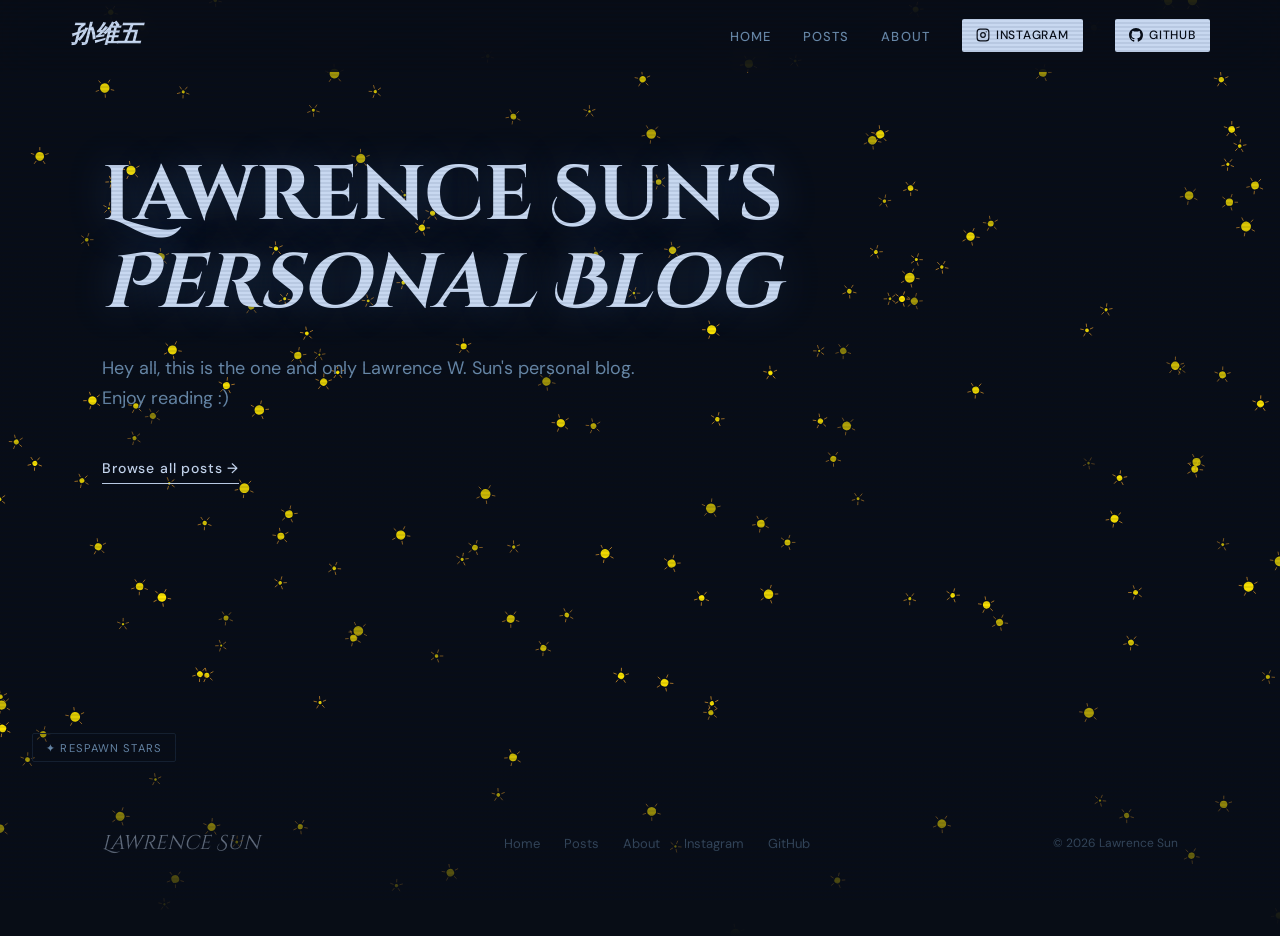
==== commit 2175d638: "Removed light mode" ====
--- a/index.html
+++ b/index.html
@@ -46,17 +46,6 @@
           GitHub
         </a>
       </li>
-      <li>
-        <button class="theme-toggle" aria-label="Toggle light mode" id="theme-toggle">
-          <svg width="16" height="16" viewBox="0 0 24 24" fill="none" stroke="currentColor" stroke-width="2" stroke-linecap="round" stroke-linejoin="round">
-            <circle cx="12" cy="12" r="5"/>
-            <line x1="12" y1="1" x2="12" y2="3"/><line x1="12" y1="21" x2="12" y2="23"/>
-            <line x1="4.22" y1="4.22" x2="5.64" y2="5.64"/><line x1="18.36" y1="18.36" x2="19.78" y2="19.78"/>
-            <line x1="1" y1="12" x2="3" y2="12"/><line x1="21" y1="12" x2="23" y2="12"/>
-            <line x1="4.22" y1="19.78" x2="5.64" y2="18.36"/><line x1="18.36" y1="5.64" x2="19.78" y2="4.22"/>
-          </svg>
-        </button>
-      </li>
     </ul>
     <button class="nav-toggle" aria-label="Toggle menu" aria-expanded="false">
       <svg width="22" height="16" viewBox="0 0 22 16" fill="none" xmlns="http://www.w3.org/2000/svg">
--- a/css/style.css
+++ b/css/style.css
@@ -12,18 +12,6 @@
   --nav-bg: rgba(8, 13, 22, 0.75);
 }
 
-body.light {
-  --bg: #E8F4FD;
-  --text: #0D2A3D;
-  --text-muted: #4878A0;
-  --accent: #C4872A;
-  --accent-dark: #9A6520;
-  --divider: #C0D8EE;
-  --white: #F0F8FF;
-  --green: #CCE8F8;
-  --glow: rgba(30, 100, 180, 0.12);
-  --nav-bg: rgba(232, 244, 253, 0.85);
-}
 
 :root {
 
@@ -88,15 +76,6 @@
   animation: scanline-flicker 3s infinite;
 }
 
-body.light::after {
-  background: repeating-linear-gradient(
-    to bottom,
-    transparent 0px,
-    transparent 2px,
-    rgba(0, 20, 60, 0.025) 2px,
-    rgba(0, 20, 60, 0.025) 4px
-  );
-}
 
 /* === TYPOGRAPHY === */
 h1, h2, h3, h4 {
@@ -201,18 +180,6 @@
   gap: 0.75rem;
 }
 
-.theme-toggle {
-  background: none;
-  border: 1px solid var(--divider);
-  border-radius: 2px;
-  cursor: pointer;
-  padding: 0.35rem 0.5rem;
-  color: var(--text-muted);
-  display: flex;
-  align-items: center;
-  transition: color 0.2s, border-color 0.2s;
-}
-.theme-toggle:hover { color: var(--text); border-color: var(--text-muted); }
 
 /* === LAYOUT === */
 .container {
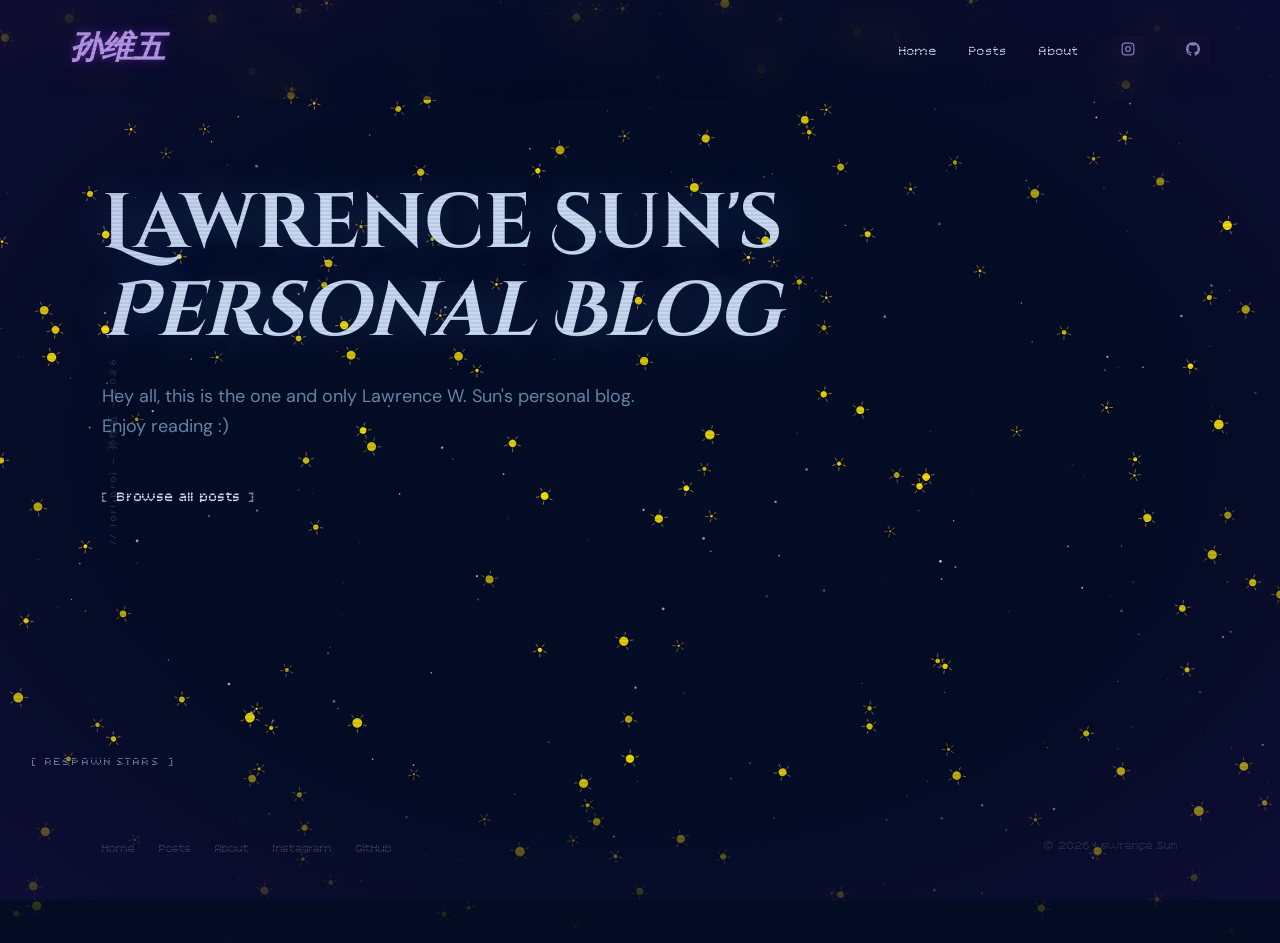
==== commit 4c8de792: "Added background stars, changed fonts, changed nav bar size, button glow, bracket expand etc." ====
--- a/index.html
+++ b/index.html
@@ -9,7 +9,7 @@
   <!-- Fonts -->
   <link rel="preconnect" href="https://fonts.googleapis.com" />
   <link rel="preconnect" href="https://fonts.gstatic.com" crossorigin />
-  <link href="https://fonts.googleapis.com/css2?family=Cinzel+Decorative:wght@400;700&family=Cormorant+Garant:ital,wght@0,400;0,500;0,600;1,400;1,600&family=DM+Sans:wght@400;500;600&display=swap" rel="stylesheet" />
+  <link href="https://fonts.googleapis.com/css2?family=Bitcount+Prop+Single&family=Cinzel+Decorative:wght@400;700&family=Cormorant+Garant:ital,wght@0,400;0,500;0,600;1,400;1,600&family=DM+Sans:wght@400;500;600&display=swap" rel="stylesheet" />
 
   <link rel="stylesheet" href="css/style.css" />
 
@@ -19,6 +19,8 @@
   </style>
 </head>
 <body>
+
+<div class="side-label">// lori.proj — 孙维五 — 2026</div>
 
 <!-- NAV -->
 <nav class="nav" role="navigation" aria-label="Main navigation">
@@ -35,16 +37,14 @@
             <circle cx="12" cy="12" r="4"/>
             <circle cx="17.5" cy="6.5" r="1" fill="currentColor" stroke="none"/>
           </svg>
-          Instagram
-        </a>
+</a>
       </li>
       <li>
         <a href="https://github.com/Fifthsol" class="gh-link" target="_blank" rel="noopener">
           <svg width="14" height="14" viewBox="0 0 24 24" fill="currentColor" aria-hidden="true">
             <path d="M12 0C5.37 0 0 5.37 0 12c0 5.31 3.435 9.795 8.205 11.385.6.105.825-.255.825-.57 0-.285-.015-1.23-.015-2.235-3.015.555-3.795-.735-4.035-1.41-.135-.345-.72-1.41-1.23-1.695-.42-.225-1.02-.78-.015-.795.945-.015 1.62.87 1.845 1.23 1.08 1.815 2.805 1.305 3.495.99.105-.78.42-1.305.765-1.605-2.67-.3-5.46-1.335-5.46-5.925 0-1.305.465-2.385 1.23-3.225-.12-.3-.54-1.53.12-3.18 0 0 1.005-.315 3.3 1.23.96-.27 1.98-.405 3-.405s2.04.135 3 .405c2.295-1.56 3.3-1.23 3.3-1.23.66 1.65.24 2.88.12 3.18.765.84 1.23 1.905 1.23 3.225 0 4.605-2.805 5.625-5.475 5.925.435.375.81 1.095.81 2.22 0 1.605-.015 2.895-.015 3.3 0 .315.225.69.825.57A12.02 12.02 0 0 0 24 12c0-6.63-5.37-12-12-12z"/>
           </svg>
-          GitHub
-        </a>
+</a>
       </li>
     </ul>
     <button class="nav-toggle" aria-label="Toggle menu" aria-expanded="false">
@@ -63,9 +63,9 @@
   <div class="container">
     <h1>Lawrence Sun's<br><em>Personal Blog</em></h1>
     <p class="hero-sub">Hey all, this is the one and only Lawrence W. Sun's personal blog. Enjoy reading :)</p>
-    <a href="archive.html" class="hero-cta">Browse all posts &rarr;</a>
+    <a href="archive.html" class="hero-cta">Browse all posts</a>
   </div>
-  <button id="respawn-btn" aria-label="Respawn stars">✦ respawn stars</button>
+  <button id="respawn-btn" aria-label="Respawn stars">respawn stars</button>
 </section>
 
 
@@ -73,7 +73,6 @@
 <footer>
   <div class="container">
     <div class="footer-inner">
-      <span class="footer-logo">Lawrence Sun</span>
       <ul class="footer-links" role="list">
         <li><a href="index.html">Home</a></li>
         <li><a href="archive.html">Posts</a></li>
--- a/css/style.css
+++ b/css/style.css
@@ -1,6 +1,6 @@
 /* === TOKENS === */
 :root {
-  --bg: #080D16;
+  --bg: rgb(4, 12, 36);
   --text: #C8D8F0;
   --text-muted: #6888A8;
   --accent: #F5D000;
@@ -9,7 +9,7 @@
   --white: #E0EAF8;
   --green: #0A1828;
   --glow: rgba(100, 160, 255, 0.15);
-  --nav-bg: rgba(8, 13, 22, 0.75);
+  --nav-bg: rgba(4, 12, 36, 0.12);
 }
 
 
@@ -18,7 +18,7 @@
   --font-display: 'Cinzel Decorative', 'Cormorant Garant', Georgia, serif;
   --font-body: 'DM Sans', system-ui, sans-serif;
 
-  --nav-height: 72px;
+  --nav-height: 100px;
   --max-width: 1140px;
   --reading-width: 700px;
 }
@@ -44,9 +44,34 @@
 
 footer { margin-top: auto; }
 
+.side-label {
+  position: fixed;
+  left: 1.25rem;
+  top: 50%;
+  transform: translateY(-50%) rotate(-90deg);
+  transform-origin: center center;
+  font-family: 'Courier New', monospace;
+  font-size: 0.6rem;
+  letter-spacing: 0.25em;
+  color: var(--text);
+  opacity: 0.2;
+  pointer-events: none;
+  z-index: 50;
+  white-space: nowrap;
+  text-transform: lowercase;
+}
+
 img { max-width: 100%; display: block; }
 a { color: inherit; text-decoration: none; }
 ul { list-style: none; }
+
+a:hover, button:hover {
+  text-shadow: 0 0 10px rgba(240, 140, 30, 0.8), 0 0 25px rgba(240, 100, 10, 0.45);
+}
+
+.nav-links a:hover {
+  text-shadow: 0 0 8px rgba(240, 140, 30, 1), 0 0 20px rgba(240, 100, 10, 0.8), 0 0 45px rgba(240, 80, 0, 0.4);
+}
 
 /* scanlines */
 @keyframes scanline-flicker {
@@ -58,6 +83,15 @@
   80%  { opacity: 0.88; }
   83%  { opacity: 1; }
   100% { opacity: 1; }
+}
+
+body::before {
+  content: '';
+  position: fixed;
+  inset: 0;
+  pointer-events: none;
+  z-index: 9997;
+  background: radial-gradient(ellipse at center, transparent 55%, rgba(80, 20, 140, 0.15) 100%);
 }
 
 body::after {
@@ -86,6 +120,18 @@
   text-shadow: 0 0 40px rgba(100, 160, 255, 0.25);
 }
 
+h2, h3, h4 {
+  font-family: 'Bitcount Prop Single', var(--font-display);
+}
+
+button, .hero-cta, .read-more, #respawn-btn {
+  font-family: 'Bitcount Prop Single', var(--font-body);
+}
+
+.nav-links a, .footer-links a, .footer-copy, .side-label {
+  font-family: 'Bitcount Prop Single', var(--font-body);
+}
+
 /* === NAV === */
 .nav {
   position: fixed;
@@ -117,15 +163,27 @@
   justify-content: space-between;
 }
 
+@keyframes purple-pulse {
+  0%   { text-shadow: 0 0 10px rgba(160, 80, 255, 0.9), 0 0 25px rgba(120, 40, 220, 0.7), 0 0 50px rgba(100, 20, 200, 0.4); }
+  50%  { text-shadow: 0 0 18px rgba(180, 100, 255, 1),  0 0 40px rgba(140, 60, 240, 0.9), 0 0 70px rgba(120, 40, 220, 0.6); }
+  100% { text-shadow: 0 0 10px rgba(160, 80, 255, 0.9), 0 0 25px rgba(120, 40, 220, 0.7), 0 0 50px rgba(100, 20, 200, 0.4); }
+}
+
 .nav-logo {
   font-family: var(--font-display);
-  font-size: 1.5rem;
+  font-size: 2rem;
   font-style: italic;
   font-weight: 600;
   letter-spacing: -0.02em;
-  transition: opacity 0.2s;
-}
-.nav-logo:hover { opacity: 0.7; }
+  color: rgba(210, 180, 255, 0.9);
+  text-shadow: 0 0 8px rgba(160, 80, 255, 0.4), 0 0 20px rgba(120, 40, 220, 0.2);
+  transition: color 0.15s;
+}
+
+.nav-logo:hover {
+  color: rgba(225, 200, 255, 1);
+  animation: purple-pulse 1.4s infinite ease-in-out;
+}
 
 .nav-links {
   display: flex;
@@ -135,10 +193,9 @@
 
 .nav-links a {
   font-size: 0.8125rem;
-  font-weight: 500;
-  letter-spacing: 0.08em;
-  text-transform: uppercase;
-  color: var(--text-muted);
+  font-weight: 400;
+  letter-spacing: 0.02em;
+  color: var(--text);
   transition: color 0.2s;
 }
 .nav-links a:hover { color: var(--text); }
@@ -158,10 +215,41 @@
   letter-spacing: 0.06em;
   transition: opacity 0.2s;
 }
+@keyframes icon-pulse {
+  0%   { filter: drop-shadow(0 0 5px rgba(160, 80, 255, 0.9)) drop-shadow(0 0 12px rgba(120, 40, 220, 0.7)); }
+  50%  { filter: drop-shadow(0 0 10px rgba(180, 100, 255, 1))  drop-shadow(0 0 22px rgba(140, 60, 240, 0.9)); }
+  100% { filter: drop-shadow(0 0 5px rgba(160, 80, 255, 0.9)) drop-shadow(0 0 12px rgba(120, 40, 220, 0.7)); }
+}
+
 .nav-links .yt-link:hover,
 .nav-links .ig-link:hover,
-.nav-links .gh-link:hover { opacity: 0.8; }
+.nav-links .gh-link:hover { opacity: 1; }
 .nav-links .yt-link path:last-child { fill: var(--text); }
+
+.nav-links .ig-link,
+.nav-links .gh-link {
+  color: rgba(200, 180, 240, 0.75);
+  background: rgba(255, 255, 255, 0.02);
+  backdrop-filter: blur(8px);
+  -webkit-backdrop-filter: blur(8px);
+  border: none;
+  border-radius: 0;
+  padding: 0.4rem 0.6rem;
+  filter: none;
+  transition: filter 0.15s, color 0.15s, background 0.2s, border-color 0.2s;
+}
+
+.nav-links .ig-link:hover,
+.nav-links .gh-link:hover {
+  background: rgba(160, 80, 255, 0.05);
+}
+
+.nav-links .ig-link:hover,
+.nav-links .gh-link:hover {
+  color: rgba(225, 200, 255, 1);
+  animation: icon-pulse 1.4s infinite ease-in-out;
+}
+
 .nav-links .ig-link svg,
 .nav-links .gh-link svg { vertical-align: middle; }
 
@@ -225,15 +313,14 @@
 .hero-cta {
   display: inline-flex;
   align-items: center;
-  gap: 0.5rem;
   font-size: 0.875rem;
   font-weight: 500;
   letter-spacing: 0.06em;
-  border-bottom: 1.5px solid var(--text);
-  padding-bottom: 2px;
-  transition: gap 0.2s;
-}
-.hero-cta:hover { gap: 0.75rem; }
+}
+.hero-cta::before { content: '['; margin-right: 0.5rem; transition: margin 0.2s; opacity: 0.6; }
+.hero-cta::after  { content: ']'; margin-left: 0.5rem;  transition: margin 0.2s; opacity: 0.6; }
+.hero-cta:hover::before { margin-right: 0.9rem; }
+.hero-cta:hover::after  { margin-left: 0.9rem; }
 
 #respawn-btn {
   position: absolute;
@@ -241,18 +328,21 @@
   left: 2rem;
   z-index: 3;
   background: none;
-  border: 1px solid var(--divider);
+  border: none;
   color: var(--text-muted);
-  font-family: var(--font-body);
+  font-family: 'Bitcount Prop Single', var(--font-body);
   font-size: 0.7rem;
   letter-spacing: 0.1em;
   text-transform: uppercase;
-  padding: 0.4rem 0.8rem;
-  border-radius: 2px;
+  padding: 0;
   cursor: pointer;
-  transition: color 0.2s, border-color 0.2s;
-}
-#respawn-btn:hover { color: var(--text); border-color: var(--text-muted); }
+  transition: color 0.2s;
+}
+#respawn-btn::before { content: '['; margin-right: 0.5rem; transition: margin 0.2s; }
+#respawn-btn::after  { content: ']'; margin-left: 0.5rem;  transition: margin 0.2s; }
+#respawn-btn:hover { color: var(--text); }
+#respawn-btn:hover::before { margin-right: 0.9rem; }
+#respawn-btn:hover::after  { margin-left: 0.9rem; }
 
 .hero::after {
   content: '';
@@ -365,14 +455,15 @@
 .read-more {
   display: inline-flex;
   align-items: center;
-  gap: 0.4rem;
   font-size: 0.8125rem;
   font-weight: 500;
   letter-spacing: 0.05em;
   color: var(--text);
-  transition: gap 0.2s;
-}
-.read-more:hover { gap: 0.65rem; }
+}
+.read-more::before { content: '['; margin-right: 0.5rem; transition: margin 0.2s; opacity: 0.6; }
+.read-more::after  { content: ']'; margin-left: 0.5rem;  transition: margin 0.2s; opacity: 0.6; }
+.read-more:hover::before { margin-right: 0.9rem; }
+.read-more:hover::after  { margin-left: 0.9rem; }
 
 /* === POST GRID === */
 .posts-section { padding: 0 0 6rem; }
@@ -383,7 +474,6 @@
   gap: 3rem 2.5rem;
 }
 
-.post-card {}
 
 .post-card-image {
   aspect-ratio: 16/10;
@@ -542,32 +632,29 @@
 .footer-inner {
   display: flex;
   align-items: center;
-  justify-content: space-between;
+  gap: 2rem;
   flex-wrap: wrap;
-  gap: 1rem;
-}
-
-.footer-logo {
-  font-family: var(--font-display);
-  font-style: italic;
-  font-size: 1.25rem;
 }
 
 .footer-links {
   display: flex;
   gap: 1.5rem;
+  align-items: center;
 }
 
 .footer-links a {
-  font-size: 0.8125rem;
-  color: var(--text-muted);
-  transition: color 0.2s;
-}
-.footer-links a:hover { color: var(--text); }
+  font-size: 0.75rem;
+  color: var(--text);
+  opacity: 0.5;
+  transition: opacity 0.2s;
+}
+.footer-links a:hover { opacity: 1; }
 
 .footer-copy {
   font-size: 0.75rem;
-  color: var(--text-muted);
+  color: var(--text);
+  opacity: 0.35;
+  margin-left: auto;
 }
 
 /* === POST PAGE === */
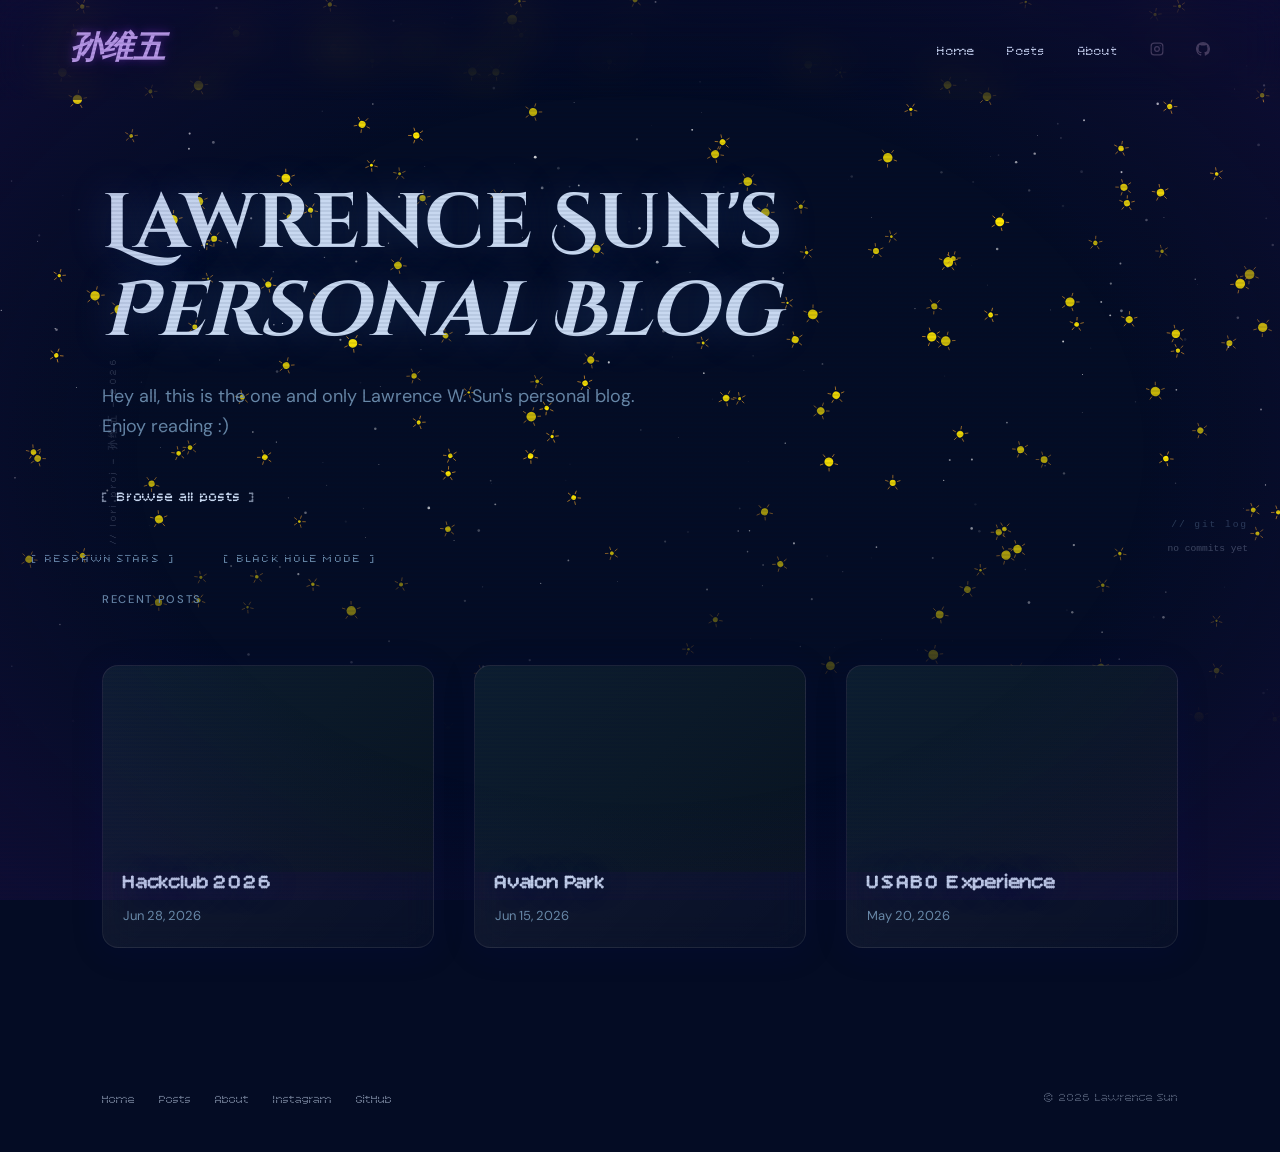
==== commit 7073d38b: "Revamp blog structure and aesthetics: updated README, added recent posts section, implemented black " ====
--- a/index.html
+++ b/index.html
@@ -66,8 +66,54 @@
     <a href="archive.html" class="hero-cta">Browse all posts</a>
   </div>
   <button id="respawn-btn" aria-label="Respawn stars">respawn stars</button>
+  <button id="blackhole-btn" aria-label="Toggle black hole mode">black hole mode</button>
+  <span id="supernova-hint">click to supernova</span>
+
+  <div id="commit-log">
+    <span class="commit-log-label">// git log</span>
+    <ul id="commit-list"></ul>
+  </div>
 </section>
 
+<!-- RECENT POSTS -->
+<section class="posts-section">
+  <div class="container">
+    <p class="section-label">Recent Posts</p>
+    <div class="post-grid">
+
+      <article class="post-card fade-in">
+        <div class="post-card-image">
+          <div class="post-card-placeholder"></div>
+        </div>
+        <h3><a href="posts/post-template.html">Hackclub 2026</a></h3>
+        <div class="post-meta">
+          <span>Jun 28, 2026</span>
+        </div>
+      </article>
+
+      <article class="post-card fade-in">
+        <div class="post-card-image">
+          <div class="post-card-placeholder"></div>
+        </div>
+        <h3><a href="posts/post-template.html">Avalon Park</a></h3>
+        <div class="post-meta">
+          <span>Jun 15, 2026</span>
+        </div>
+      </article>
+
+      <article class="post-card fade-in">
+        <div class="post-card-image">
+          <div class="post-card-placeholder"></div>
+        </div>
+        <h3><a href="posts/post-template.html">USABO Experience</a></h3>
+        <div class="post-meta">
+          <span>May 20, 2026</span>
+        </div>
+      </article>
+
+    </div>
+  </div>
+</section>
 
 <!-- FOOTER -->
 <footer>
--- a/css/style.css
+++ b/css/style.css
@@ -228,15 +228,15 @@
 
 .nav-links .ig-link,
 .nav-links .gh-link {
-  color: rgba(200, 180, 240, 0.75);
-  background: rgba(255, 255, 255, 0.02);
-  backdrop-filter: blur(8px);
-  -webkit-backdrop-filter: blur(8px);
+  color: rgba(120, 110, 135, 0.55);
+  background: none;
+  backdrop-filter: none;
+  -webkit-backdrop-filter: none;
   border: none;
   border-radius: 0;
-  padding: 0.4rem 0.6rem;
+  padding: 0;
   filter: none;
-  transition: filter 0.15s, color 0.15s, background 0.2s, border-color 0.2s;
+  transition: filter 0.15s, color 0.15s;
 }
 
 .nav-links .ig-link:hover,
@@ -344,14 +344,114 @@
 #respawn-btn:hover::before { margin-right: 0.9rem; }
 #respawn-btn:hover::after  { margin-left: 0.9rem; }
 
+#blackhole-btn {
+  position: absolute;
+  bottom: 1.5rem;
+  left: 14rem;
+  z-index: 3;
+  background: none;
+  border: none;
+  color: var(--text-muted);
+  font-family: 'Bitcount Prop Single', var(--font-body);
+  font-size: 0.7rem;
+  letter-spacing: 0.1em;
+  text-transform: uppercase;
+  padding: 0;
+  cursor: pointer;
+  transition: color 0.2s;
+}
+#blackhole-btn::before { content: '['; margin-right: 0.5rem; transition: margin 0.2s; }
+#blackhole-btn::after  { content: ']'; margin-left: 0.5rem;  transition: margin 0.2s; }
+#blackhole-btn:hover, #blackhole-btn.active { color: var(--text); }
+#blackhole-btn.active { color: rgba(180, 100, 255, 0.9); }
+#blackhole-btn:hover::before, #blackhole-btn.active::before { margin-right: 0.9rem; }
+#blackhole-btn:hover::after,  #blackhole-btn.active::after  { margin-left: 0.9rem; }
+
+#supernova-hint {
+  position: absolute;
+  bottom: 1.5rem;
+  left: 26rem;
+  z-index: 3;
+  font-family: 'Bitcount Prop Single', var(--font-body);
+  font-size: 0.7rem;
+  letter-spacing: 0.1em;
+  text-transform: uppercase;
+  color: rgba(180, 100, 255, 0.7);
+  opacity: 0;
+  pointer-events: none;
+  transition: opacity 0.4s;
+  animation: supernova-pulse 1.8s infinite ease-in-out;
+}
+#supernova-hint.visible { opacity: 1; }
+
+@keyframes supernova-pulse {
+  0%, 100% { text-shadow: 0 0 6px rgba(180, 100, 255, 0.5); }
+  50%       { text-shadow: 0 0 14px rgba(200, 120, 255, 1), 0 0 30px rgba(160, 60, 255, 0.6); }
+}
+
+body.blackhole-cursor * { cursor: none !important; }
+
+#commit-log {
+  position: absolute;
+  bottom: 2rem;
+  right: 2rem;
+  z-index: 3;
+  text-align: right;
+}
+
+.commit-log-label {
+  font-family: 'Courier New', monospace;
+  font-size: 0.6rem;
+  letter-spacing: 0.2em;
+  color: var(--text-muted);
+  opacity: 0.4;
+  display: block;
+  margin-bottom: 0.5rem;
+}
+
+#commit-list {
+  list-style: none;
+  display: flex;
+  flex-direction: column;
+  gap: 0.3rem;
+}
+
+#commit-list li {
+  font-family: 'Courier New', monospace;
+  font-size: 0.6rem;
+  color: var(--text);
+  opacity: 0.3;
+  display: flex;
+  justify-content: flex-end;
+  align-items: baseline;
+  gap: 0.75rem;
+  transition: opacity 0.2s;
+}
+
+#commit-list li:hover { opacity: 0.8; }
+
+#commit-list .commit-msg {
+  color: var(--text);
+  max-width: 220px;
+  overflow: hidden;
+  text-overflow: ellipsis;
+  white-space: nowrap;
+}
+
+#commit-list .commit-date {
+  color: var(--accent);
+  opacity: 0.7;
+  flex-shrink: 0;
+}
+
 .hero::after {
   content: '';
   position: absolute;
-  bottom: -150px;
+  bottom: -220px;
   left: 0;
   right: 0;
-  height: 200px;
-  background: linear-gradient(to bottom, transparent, var(--bg));
+  height: 320px;
+  background: linear-gradient(to bottom, transparent 0%, var(--bg) 75%);
   pointer-events: none;
   z-index: 2;
 }
@@ -380,8 +480,21 @@
   font-weight: 500;
   font-family: var(--font-body);
   padding-bottom: 1rem;
-  border-bottom: 1px solid var(--divider);
   margin-bottom: 2.5rem;
+}
+
+/* === GLASS PANEL === */
+.glass-panel {
+  background: linear-gradient(
+    135deg,
+    rgba(255, 255, 255, 0.07) 0%,
+    rgba(255, 255, 255, 0.02) 100%
+  );
+  backdrop-filter: blur(16px);
+  -webkit-backdrop-filter: blur(16px);
+  border-radius: 16px;
+  border: 1px solid rgba(255, 255, 255, 0.07);
+  box-shadow: 0 4px 32px rgba(0, 0, 100, 0.15), inset 0 1px 0 rgba(255,255,255,0.08);
 }
 
 /* === FEATURED POST === */
@@ -466,7 +579,7 @@
 .read-more:hover::after  { margin-left: 0.9rem; }
 
 /* === POST GRID === */
-.posts-section { padding: 0 0 6rem; }
+.posts-section { padding: 0 0 6rem; position: relative; z-index: 5; }
 
 .post-grid {
   display: grid;
@@ -475,10 +588,31 @@
 }
 
 
+.post-card {
+  background: linear-gradient(135deg, rgba(255,255,255,0.07) 0%, rgba(255,255,255,0.02) 100%);
+  backdrop-filter: blur(16px);
+  -webkit-backdrop-filter: blur(16px);
+  border-radius: 16px;
+  border: 1px solid rgba(255,255,255,0.07);
+  box-shadow: 0 4px 32px rgba(0,0,100,0.15), inset 0 1px 0 rgba(255,255,255,0.08);
+  overflow: hidden;
+  position: relative;
+  transition: box-shadow 0.3s, transform 0.3s;
+  cursor: pointer;
+}
+.post-card:hover {
+  box-shadow: 0 8px 48px rgba(80,40,200,0.25), inset 0 1px 0 rgba(255,255,255,0.12);
+  transform: translateY(-2px);
+}
+.post-card h3 a::after {
+  content: '';
+  position: absolute;
+  inset: 0;
+}
+
 .post-card-image {
   aspect-ratio: 16/10;
   overflow: hidden;
-  margin-bottom: 1.25rem;
   background: var(--divider);
 }
 
@@ -493,6 +627,12 @@
   width: 100%; height: 100%;
   background: linear-gradient(135deg, #0D1E30 0%, #091420 100%);
 }
+
+.post-card .post-category,
+.post-card h3,
+.post-card .post-excerpt,
+.post-card .post-meta { padding: 0 1.25rem; }
+.post-card .post-meta { padding-bottom: 1.25rem; }
 
 .post-card h3 {
   font-size: 1.3rem;
@@ -725,15 +865,30 @@
 
 .about-photo {
   aspect-ratio: 3/4;
-  background: var(--divider);
   overflow: hidden;
   position: sticky;
   top: calc(var(--nav-height) + 2rem);
+  border-radius: 16px;
+  background: linear-gradient(135deg, rgba(255,255,255,0.07) 0%, rgba(255,255,255,0.02) 100%);
+  backdrop-filter: blur(16px);
+  -webkit-backdrop-filter: blur(16px);
+  border: 1px solid rgba(255,255,255,0.07);
+  box-shadow: 0 4px 32px rgba(0,0,100,0.15), inset 0 1px 0 rgba(255,255,255,0.08);
 }
 
 .about-photo-placeholder {
   width: 100%; height: 100%;
   background: linear-gradient(160deg, #0D1E30 0%, #091420 100%);
+}
+
+.about-content {
+  background: linear-gradient(135deg, rgba(255,255,255,0.06) 0%, rgba(255,255,255,0.02) 100%);
+  backdrop-filter: blur(16px);
+  -webkit-backdrop-filter: blur(16px);
+  border-radius: 16px;
+  border: 1px solid rgba(255,255,255,0.06);
+  box-shadow: 0 4px 32px rgba(0,0,100,0.12), inset 0 1px 0 rgba(255,255,255,0.07);
+  padding: 2.5rem;
 }
 
 .about-content h1 {
@@ -755,11 +910,21 @@
   grid-template-columns: 6rem 1fr auto;
   gap: 1.5rem;
   align-items: baseline;
-  padding: 1.5rem 0;
-  border-bottom: 1px solid var(--divider);
-  transition: opacity 0.2s;
-}
-.archive-item:hover { opacity: 0.7; }
+  padding: 1.25rem 1.5rem;
+  margin-bottom: 0.75rem;
+  background: linear-gradient(135deg, rgba(255,255,255,0.06) 0%, rgba(255,255,255,0.02) 100%);
+  backdrop-filter: blur(16px);
+  -webkit-backdrop-filter: blur(16px);
+  border-radius: 12px;
+  border: 1px solid rgba(255,255,255,0.06);
+  box-shadow: 0 2px 20px rgba(0,0,80,0.12), inset 0 1px 0 rgba(255,255,255,0.07);
+  transition: box-shadow 0.2s, transform 0.2s, opacity 0.2s;
+}
+.archive-item:hover {
+  opacity: 1;
+  transform: translateX(4px);
+  box-shadow: 0 4px 32px rgba(80,40,200,0.2), inset 0 1px 0 rgba(255,255,255,0.1);
+}
 
 .archive-date {
   font-size: 0.8125rem;
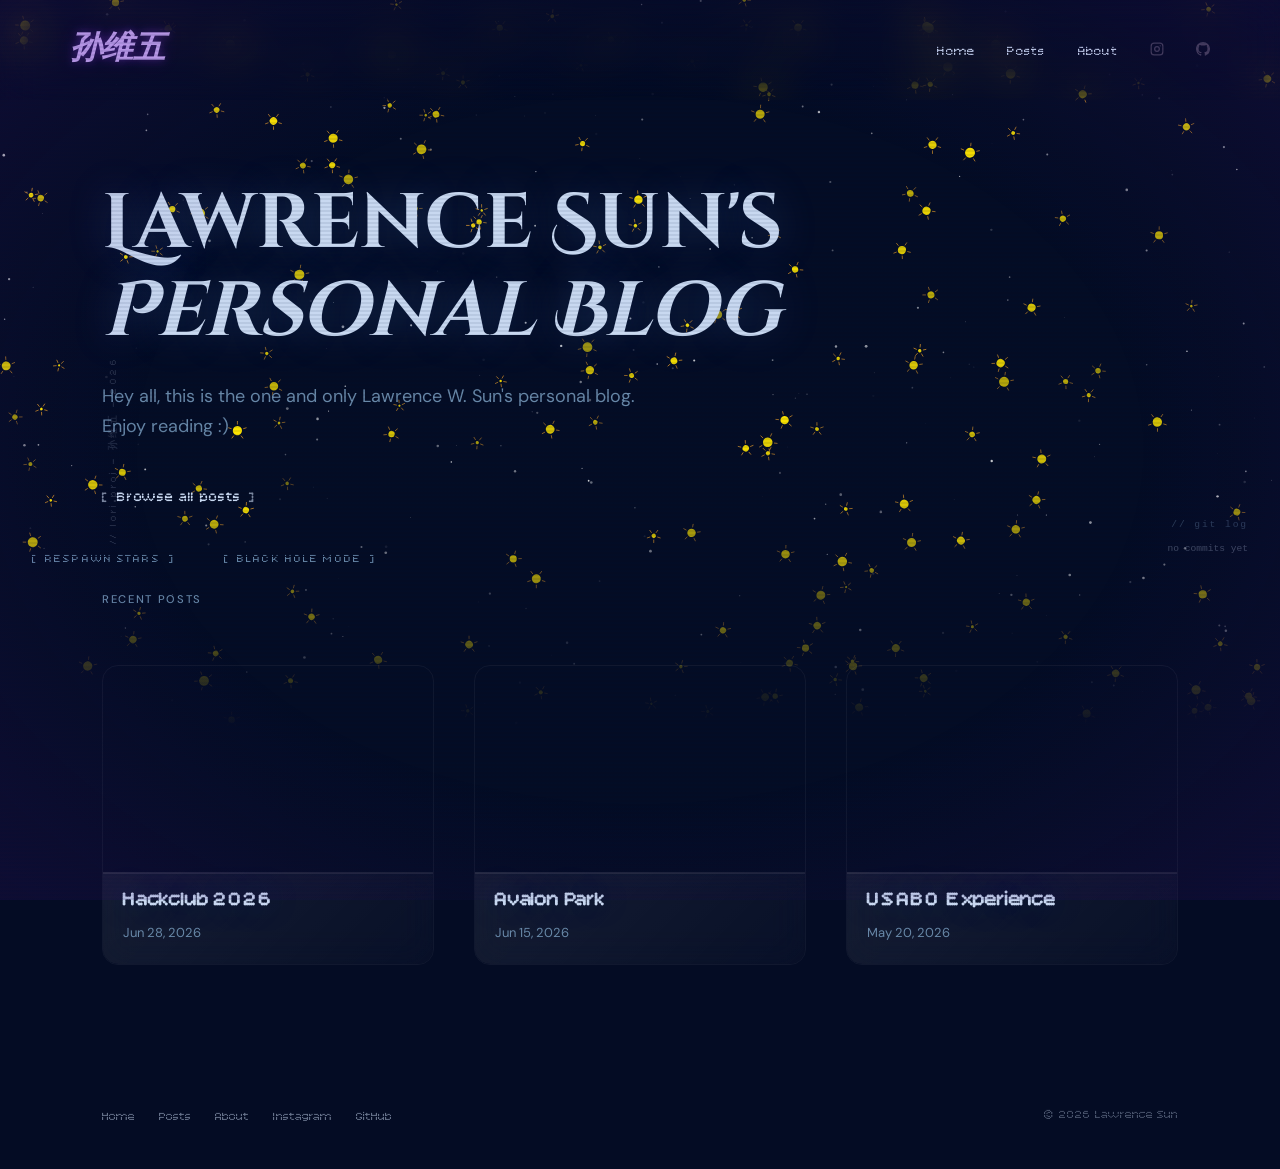
==== commit b0acf85d: "Refactor post card layout: update structure for post card body and adjust styles for improved aesthe" ====
--- a/index.html
+++ b/index.html
@@ -85,9 +85,11 @@
         <div class="post-card-image">
           <div class="post-card-placeholder"></div>
         </div>
-        <h3><a href="posts/post-template.html">Hackclub 2026</a></h3>
-        <div class="post-meta">
-          <span>Jun 28, 2026</span>
+        <div class="post-card-body">
+          <h3><a href="posts/post-template.html">Hackclub 2026</a></h3>
+          <div class="post-meta">
+            <span>Jun 28, 2026</span>
+          </div>
         </div>
       </article>
 
@@ -95,9 +97,11 @@
         <div class="post-card-image">
           <div class="post-card-placeholder"></div>
         </div>
-        <h3><a href="posts/post-template.html">Avalon Park</a></h3>
-        <div class="post-meta">
-          <span>Jun 15, 2026</span>
+        <div class="post-card-body">
+          <h3><a href="posts/post-template.html">Avalon Park</a></h3>
+          <div class="post-meta">
+            <span>Jun 15, 2026</span>
+          </div>
         </div>
       </article>
 
@@ -105,9 +109,11 @@
         <div class="post-card-image">
           <div class="post-card-placeholder"></div>
         </div>
-        <h3><a href="posts/post-template.html">USABO Experience</a></h3>
-        <div class="post-meta">
-          <span>May 20, 2026</span>
+        <div class="post-card-body">
+          <h3><a href="posts/post-template.html">USABO Experience</a></h3>
+          <div class="post-meta">
+            <span>May 20, 2026</span>
+          </div>
         </div>
       </article>
 
--- a/css/style.css
+++ b/css/style.css
@@ -589,19 +589,16 @@
 
 
 .post-card {
-  background: linear-gradient(135deg, rgba(255,255,255,0.07) 0%, rgba(255,255,255,0.02) 100%);
-  backdrop-filter: blur(16px);
-  -webkit-backdrop-filter: blur(16px);
+  background: transparent;
   border-radius: 16px;
-  border: 1px solid rgba(255,255,255,0.07);
-  box-shadow: 0 4px 32px rgba(0,0,100,0.15), inset 0 1px 0 rgba(255,255,255,0.08);
+  border: 1px solid rgba(255,255,255,0.05);
   overflow: hidden;
   position: relative;
   transition: box-shadow 0.3s, transform 0.3s;
   cursor: pointer;
 }
 .post-card:hover {
-  box-shadow: 0 8px 48px rgba(80,40,200,0.25), inset 0 1px 0 rgba(255,255,255,0.12);
+  box-shadow: 0 8px 48px rgba(80,40,200,0.25);
   transform: translateY(-2px);
 }
 .post-card h3 a::after {
@@ -613,7 +610,7 @@
 .post-card-image {
   aspect-ratio: 16/10;
   overflow: hidden;
-  background: var(--divider);
+  background: transparent;
 }
 
 .post-card-image img {
@@ -625,14 +622,17 @@
 
 .post-card-placeholder {
   width: 100%; height: 100%;
-  background: linear-gradient(135deg, #0D1E30 0%, #091420 100%);
-}
-
-.post-card .post-category,
-.post-card h3,
-.post-card .post-excerpt,
-.post-card .post-meta { padding: 0 1.25rem; }
-.post-card .post-meta { padding-bottom: 1.25rem; }
+  background: transparent;
+}
+
+.post-card-body {
+  background: linear-gradient(135deg, rgba(255,255,255,0.07) 0%, rgba(255,255,255,0.02) 100%);
+  backdrop-filter: blur(16px);
+  -webkit-backdrop-filter: blur(16px);
+  border-top: 1px solid rgba(255,255,255,0.07);
+  box-shadow: inset 0 1px 0 rgba(255,255,255,0.08);
+  padding: 1rem 1.25rem 1.25rem;
+}
 
 .post-card h3 {
   font-size: 1.3rem;
